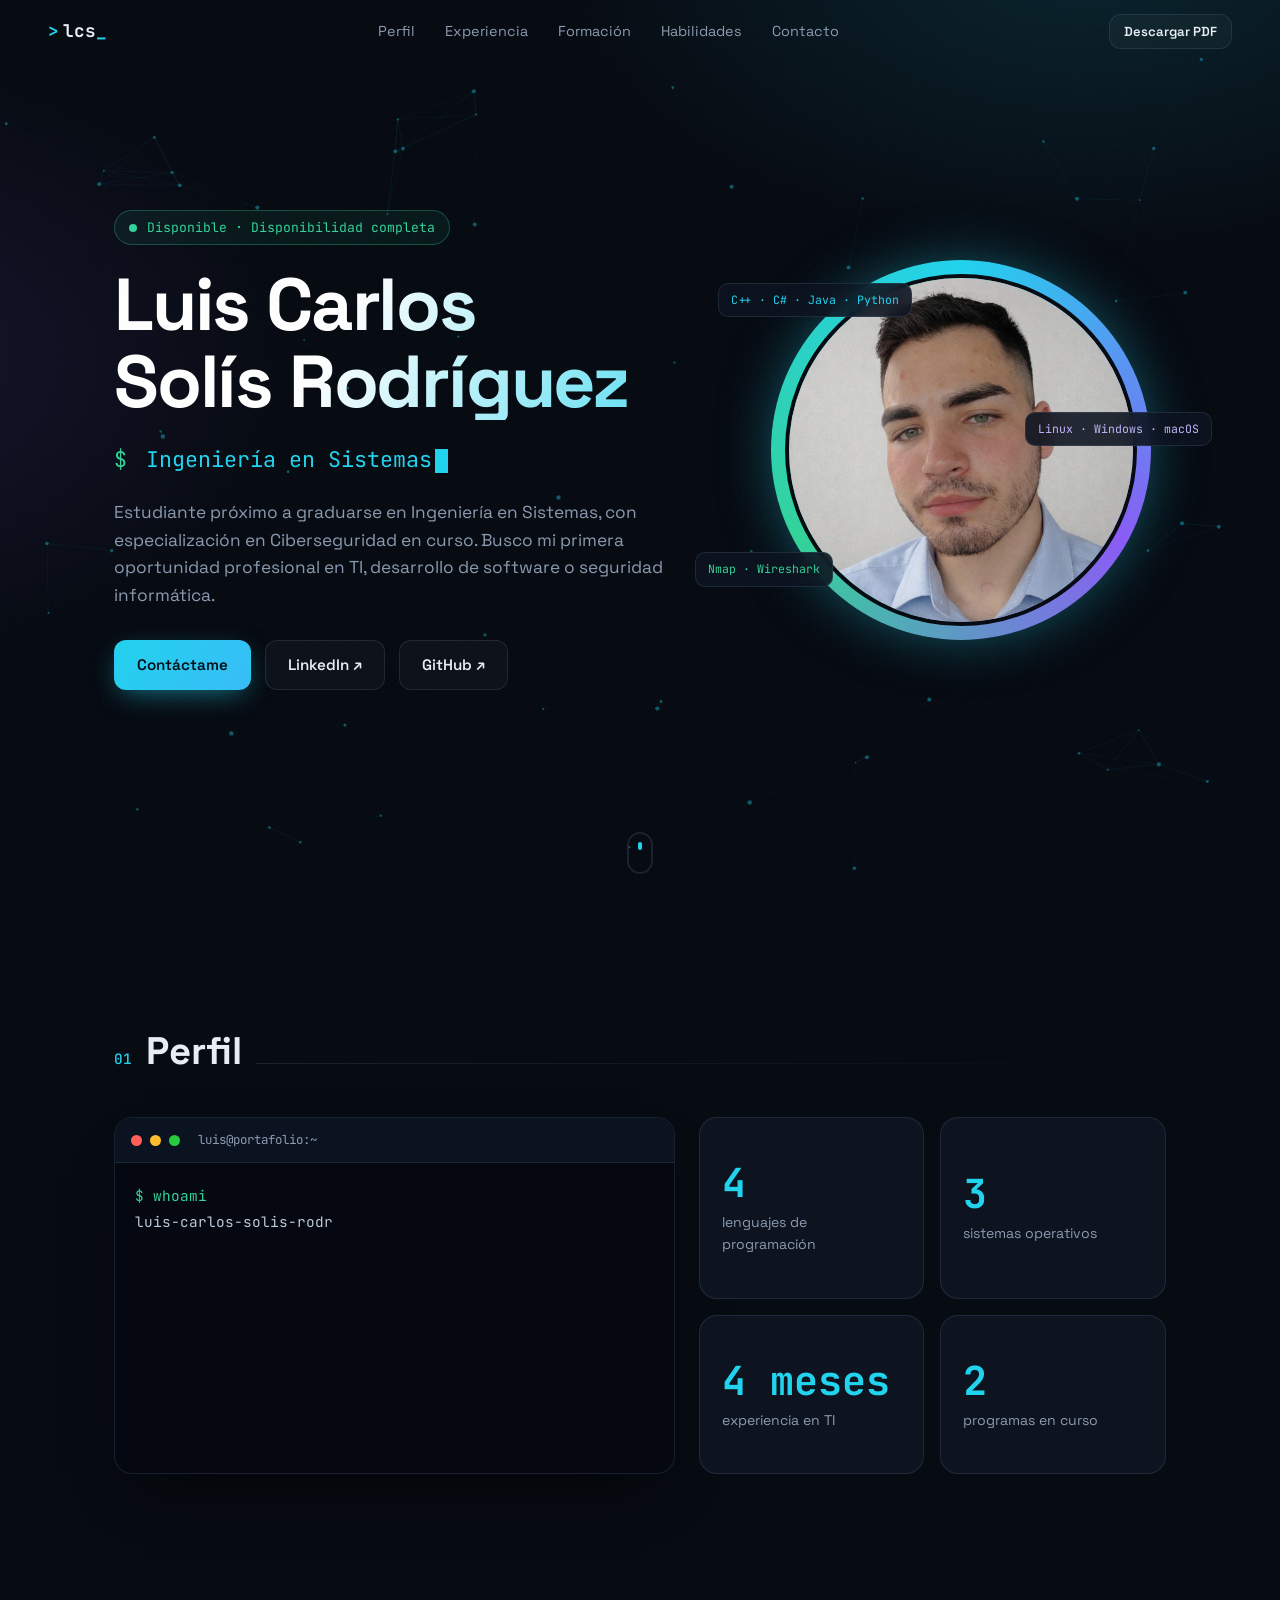
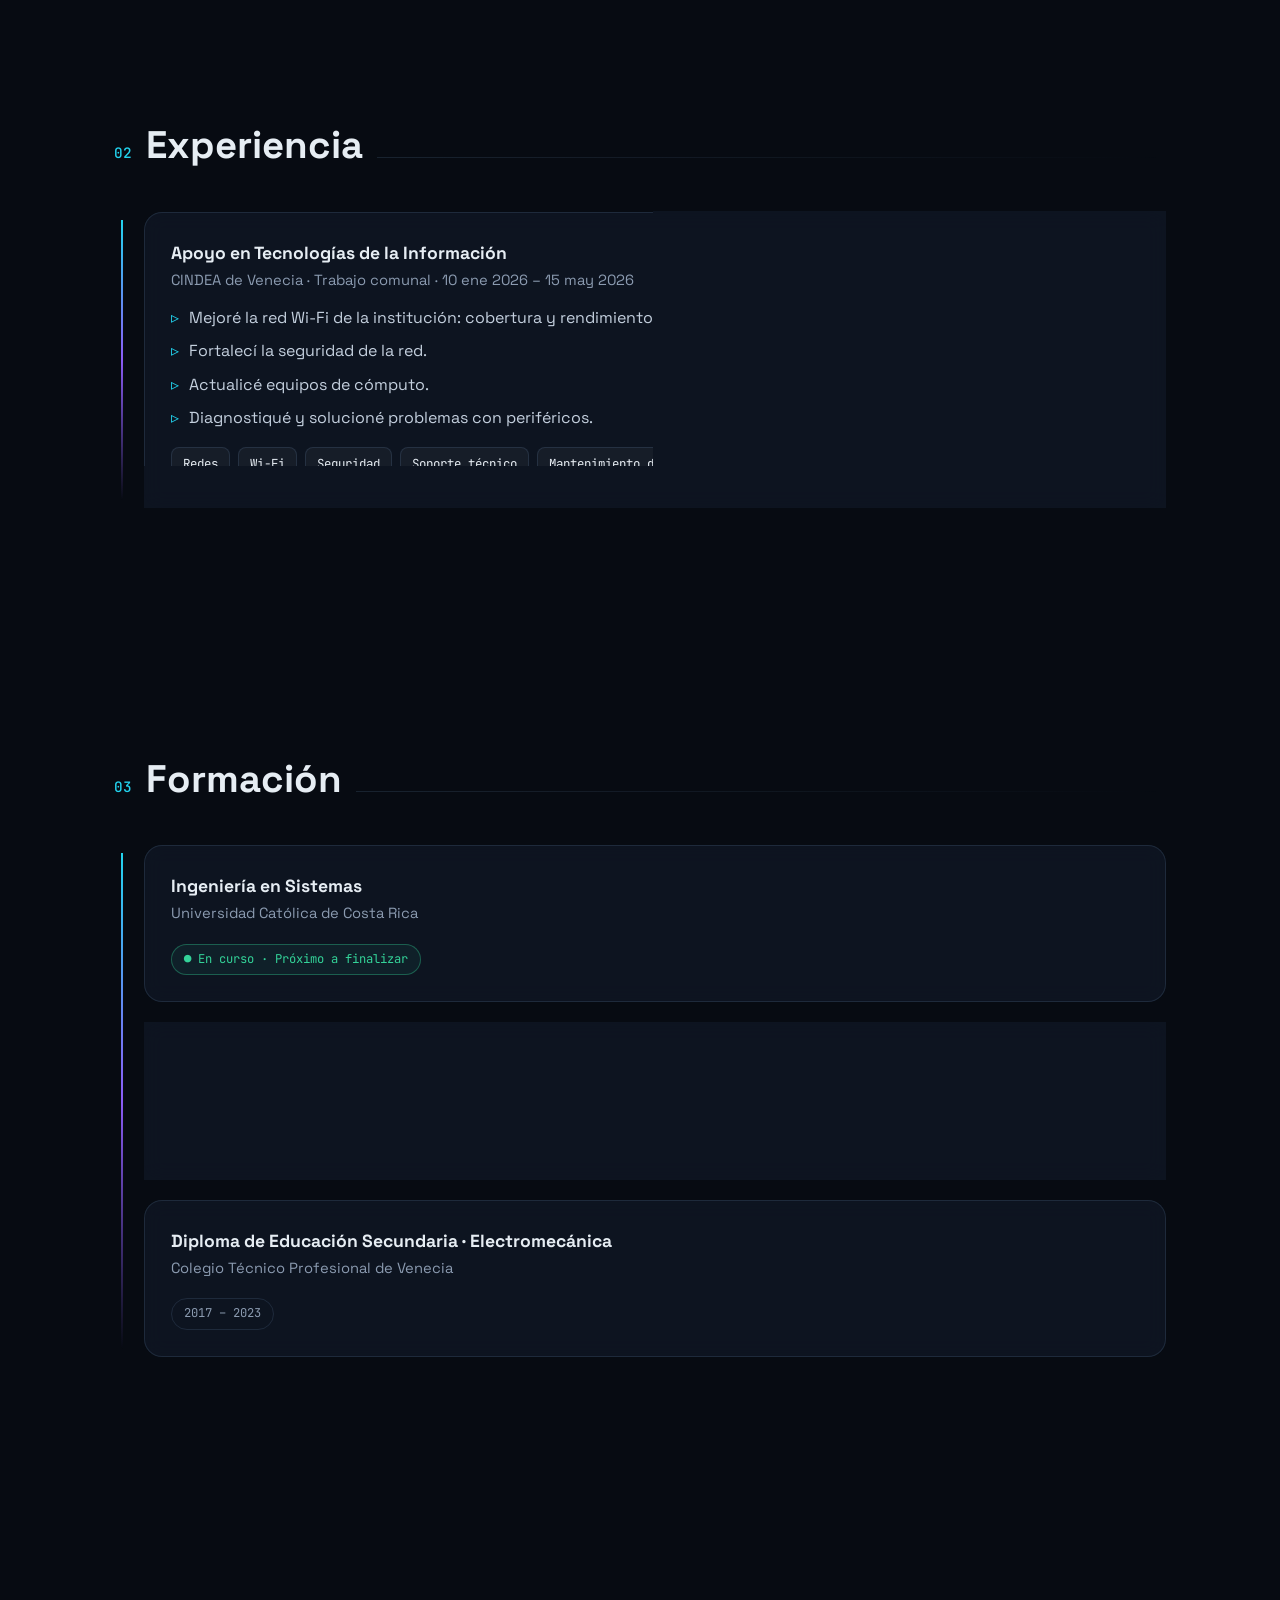
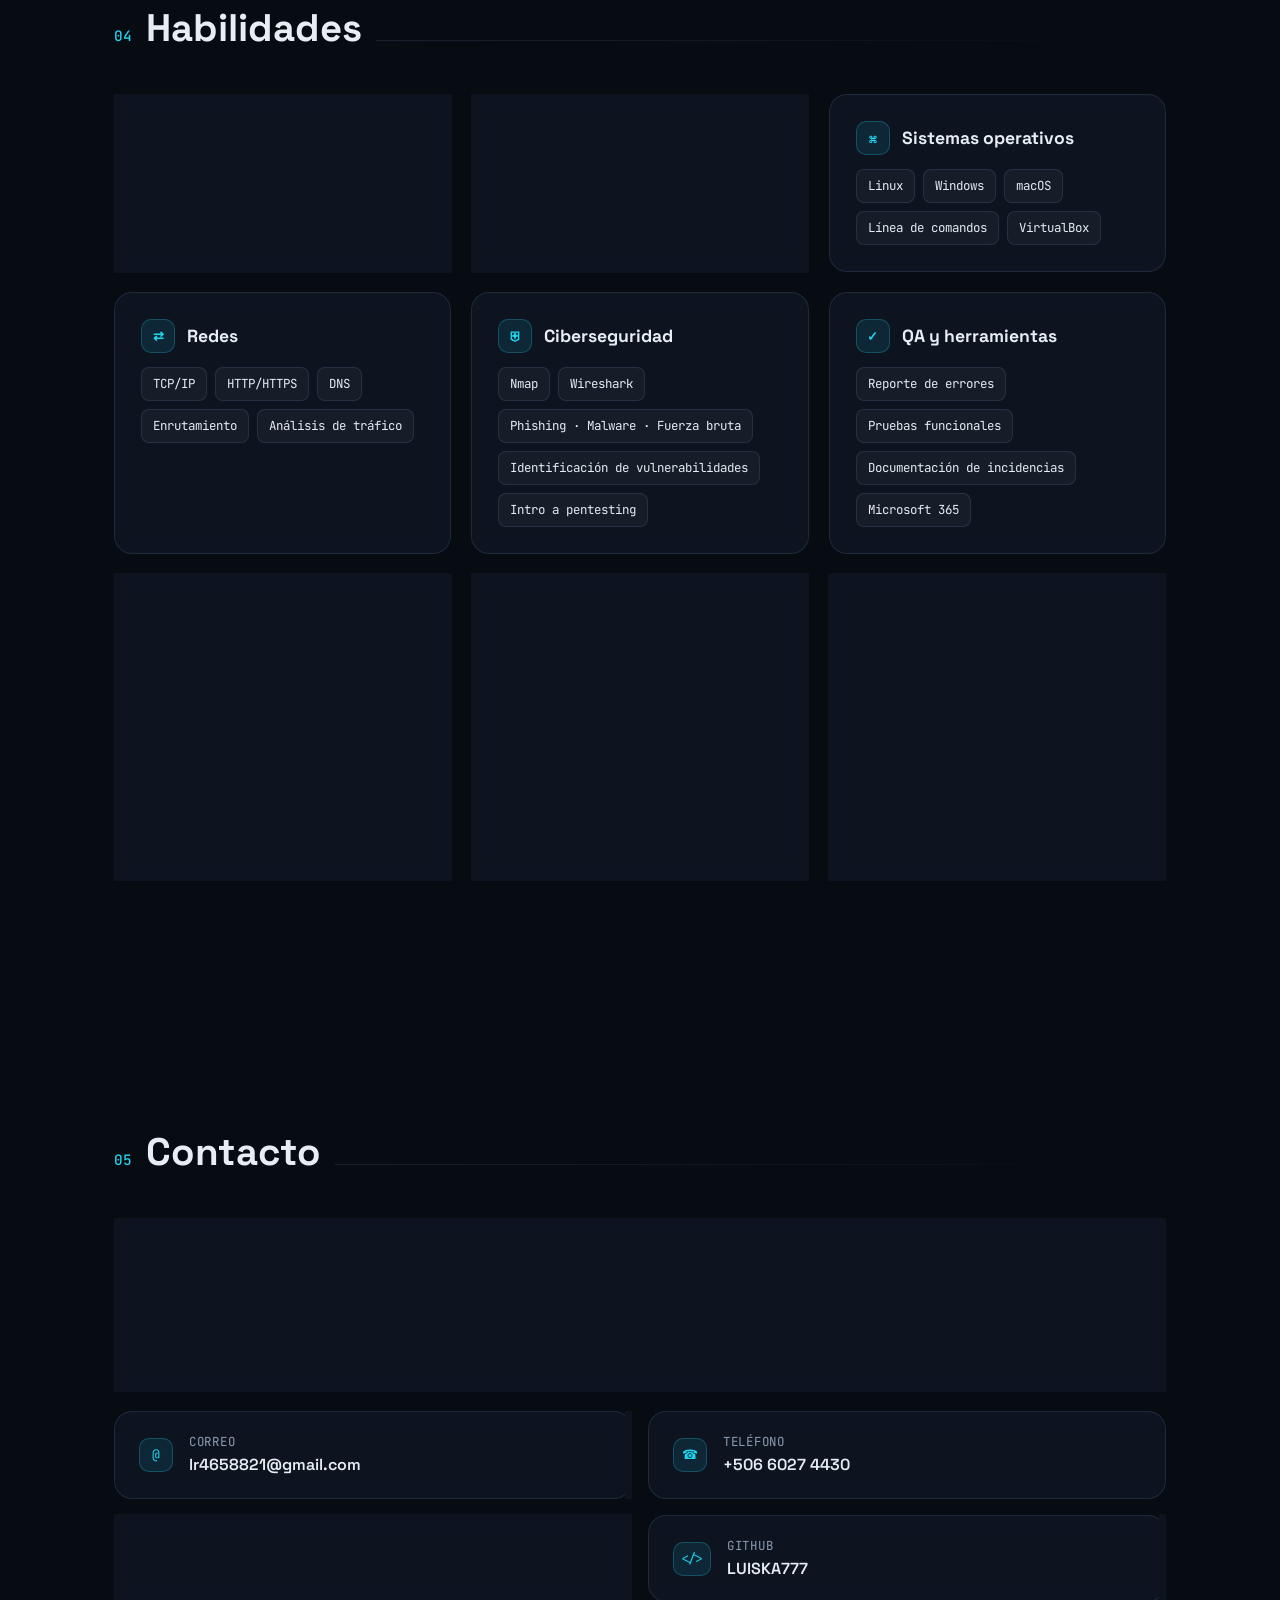
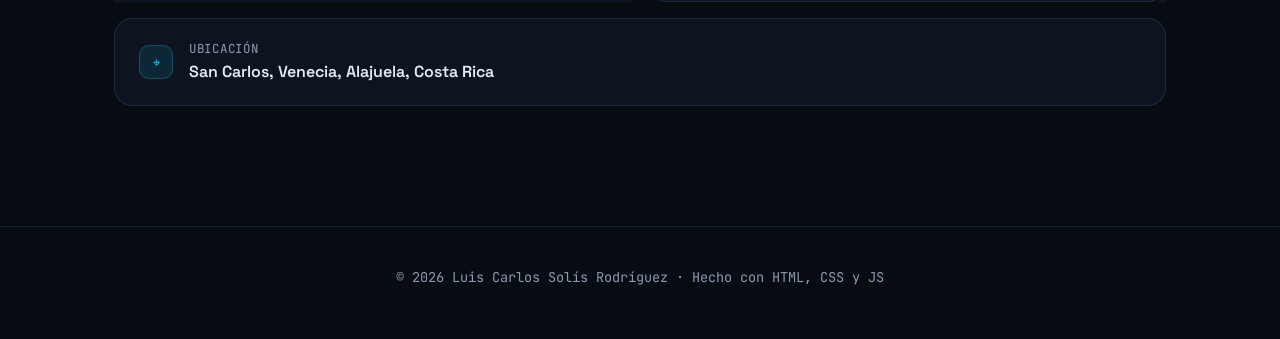
==== index.html @ 7d7c01a8 "CV web inicial" ====
<!doctype html>
<html lang="es">
<head>
  <meta charset="utf-8">
  <meta name="viewport" content="width=device-width, initial-scale=1">
  <title>Luis Carlos Solís Rodríguez | Sistemas y Ciberseguridad</title>
  <meta name="description" content="Currículum de Luis Carlos Solís Rodríguez: estudiante de Ingeniería en Sistemas con especialización en Ciberseguridad. Busca su primera oportunidad en TI, desarrollo de software o seguridad informática.">
  <meta name="theme-color" content="#070b12">
  <meta property="og:title" content="Luis Carlos Solís Rodríguez | Sistemas y Ciberseguridad">
  <meta property="og:description" content="Ingeniería en Sistemas + Ciberseguridad. Disponibilidad completa. Costa Rica.">
  <meta property="og:type" content="profile">
  <meta property="og:image" content="assets/foto.jpg">
  <link rel="icon" href="data:image/svg+xml,%3Csvg xmlns='http://www.w3.org/2000/svg' viewBox='0 0 100 100'%3E%3Crect width='100' height='100' rx='22' fill='%23070b12'/%3E%3Ctext x='50' y='66' font-size='46' text-anchor='middle' fill='%2322d3ee' font-family='monospace' font-weight='700'%3E%26gt;_%3C/text%3E%3C/svg%3E">
  <link rel="preconnect" href="https://fonts.googleapis.com">
  <link rel="preconnect" href="https://fonts.gstatic.com" crossorigin>
  <link href="https://fonts.googleapis.com/css2?family=JetBrains+Mono:wght@400;500;700&family=Space+Grotesk:wght@400;500;600;700&display=swap" rel="stylesheet">
  <link rel="stylesheet" href="style.css">
</head>
<body>
  <div class="progress" id="progress"></div>
  <canvas id="net" aria-hidden="true"></canvas>
  <div class="grain" aria-hidden="true"></div>

  <header class="nav" id="nav">
    <a class="logo" href="#inicio" aria-label="Inicio"><span>&gt;</span>lcs<span class="blink">_</span></a>
    <nav>
      <a href="#sobre-mi">Perfil</a>
      <a href="#experiencia">Experiencia</a>
      <a href="#formacion">Formación</a>
      <a href="#habilidades">Habilidades</a>
      <a href="#contacto">Contacto</a>
    </nav>
    <button class="btn btn-ghost btn-sm" id="printBtn" type="button">Descargar PDF</button>
  </header>

  <main>
    <!-- HERO -->
    <section class="hero" id="inicio">
      <div class="hero-text">
        <p class="eyebrow reveal"><span class="dot"></span> Disponible · Disponibilidad completa</p>
        <h1 class="name reveal" data-text="Luis Carlos Solís Rodríguez">Luis Carlos<br>Solís Rodríguez</h1>
        <p class="role reveal"><span class="prompt">$</span> <span id="typed"></span><span class="caret"></span></p>
        <p class="lead reveal">Estudiante próximo a graduarse en Ingeniería en Sistemas, con especialización en Ciberseguridad en curso. Busco mi primera oportunidad profesional en TI, desarrollo de software o seguridad informática.</p>
        <div class="cta reveal">
          <a class="btn btn-primary" href="#contacto">Contáctame</a>
          <a class="btn btn-ghost" href="https://www.linkedin.com/in/luis-rodr%C3%ADguez-315063367" target="_blank" rel="noopener">LinkedIn ↗</a>
          <a class="btn btn-ghost" href="https://github.com/LUISKA777" target="_blank" rel="noopener">GitHub ↗</a>
        </div>
      </div>
      <div class="hero-photo reveal">
        <div class="ring"></div>
        <img src="assets/foto.jpg" alt="Foto de Luis Carlos Solís Rodríguez" width="640" height="640" fetchpriority="high">
        <span class="chip c1">C++ · C# · Java · Python</span>
        <span class="chip c2">Nmap · Wireshark</span>
        <span class="chip c3">Linux · Windows · macOS</span>
      </div>
      <a class="scroll" href="#sobre-mi" aria-label="Bajar"><span></span></a>
    </section>

    <!-- SOBRE MI -->
    <section id="sobre-mi">
      <h2 class="title reveal"><span>01</span> Perfil</h2>
      <div class="grid-2">
        <div class="term reveal" id="term">
          <div class="term-bar"><i></i><i></i><i></i><b>luis@portafolio:~</b></div>
          <pre class="term-body" id="termBody" data-lines='[
"$ whoami",
"luis-carlos-solis-rodriguez",
"$ cat perfil.txt",
"Analítico · Perfeccionista · Aprendo rápido",
"Pasión: tecnología y ciberseguridad",
"$ cat meta.txt",
"Especializarme en ciberseguridad:",
"seguridad de sistemas, apps y redes",
"$ status",
"[OK] disponibilidad completa"
]'></pre>
        </div>
        <div class="stats">
          <div class="stat reveal"><b data-count="4">0</b><span>lenguajes de programación</span></div>
          <div class="stat reveal"><b data-count="3">0</b><span>sistemas operativos</span></div>
          <div class="stat reveal"><b data-count="4" data-suffix=" meses">0</b><span>experiencia en TI</span></div>
          <div class="stat reveal"><b data-count="2">0</b><span>programas en curso</span></div>
        </div>
      </div>
    </section>

    <!-- EXPERIENCIA -->
    <section id="experiencia">
      <h2 class="title reveal"><span>02</span> Experiencia</h2>
      <div class="timeline">
        <article class="tl-item card reveal">
          <span class="tl-dot"></span>
          <header>
            <h3>Apoyo en Tecnologías de la Información</h3>
            <p class="meta">CINDEA de Venecia · Trabajo comunal · 10 ene 2026 – 15 may 2026</p>
          </header>
          <ul>
            <li>Mejoré la red Wi-Fi de la institución: cobertura y rendimiento.</li>
            <li>Fortalecí la seguridad de la red.</li>
            <li>Actualicé equipos de cómputo.</li>
            <li>Diagnostiqué y solucioné problemas con periféricos.</li>
          </ul>
          <div class="chips" style="margin-top:16px"><span>Redes</span><span>Wi-Fi</span><span>Seguridad</span><span>Soporte técnico</span><span>Mantenimiento de equipos</span></div>
        </article>
      </div>
    </section>

    <!-- FORMACION -->
    <section id="formacion">
      <h2 class="title reveal"><span>03</span> Formación</h2>
      <div class="timeline">
        <article class="tl-item card reveal">
          <span class="tl-dot"></span>
          <header>
            <h3>Ingeniería en Sistemas</h3>
            <p class="meta">Universidad Católica de Costa Rica</p>
          </header>
          <span class="tag live">En curso · Próximo a finalizar</span>
        </article>
        <article class="tl-item card reveal">
          <span class="tl-dot"></span>
          <header>
            <h3>Especialización en Ciberseguridad</h3>
            <p class="meta">Universidad Fidélitas</p>
          </header>
          <span class="tag live">En curso</span>
        </article>
        <article class="tl-item card reveal">
          <span class="tl-dot"></span>
          <header>
            <h3>Diploma de Educación Secundaria · Electromecánica</h3>
            <p class="meta">Colegio Técnico Profesional de Venecia</p>
          </header>
          <span class="tag">2017 – 2023</span>
        </article>
      </div>
    </section>

    <!-- HABILIDADES -->
    <section id="habilidades">
      <h2 class="title reveal"><span>04</span> Habilidades</h2>
      <div class="skills">
        <div class="card reveal">
          <h3><span class="ico">{ }</span> Desarrollo de software</h3>
          <div class="chips"><span>C++</span><span>C#</span><span>Java</span><span>Python</span><span>POO</span><span>Estructuras de datos</span><span>Git</span></div>
        </div>
        <div class="card reveal">
          <h3><span class="ico">&lt;/&gt;</span> Desarrollo web y datos</h3>
          <div class="chips"><span>Desarrollo web</span><span>Bases de datos</span><span>Sistemas empresariales</span></div>
        </div>
        <div class="card reveal">
          <h3><span class="ico">⌘</span> Sistemas operativos</h3>
          <div class="chips"><span>Linux</span><span>Windows</span><span>macOS</span><span>Línea de comandos</span><span>VirtualBox</span></div>
        </div>
        <div class="card reveal">
          <h3><span class="ico">⇄</span> Redes</h3>
          <div class="chips"><span>TCP/IP</span><span>HTTP/HTTPS</span><span>DNS</span><span>Enrutamiento</span><span>Análisis de tráfico</span></div>
        </div>
        <div class="card reveal">
          <h3><span class="ico">⛨</span> Ciberseguridad</h3>
          <div class="chips"><span>Nmap</span><span>Wireshark</span><span>Phishing · Malware · Fuerza bruta</span><span>Identificación de vulnerabilidades</span><span>Intro a pentesting</span></div>
        </div>
        <div class="card reveal">
          <h3><span class="ico">✓</span> QA y herramientas</h3>
          <div class="chips"><span>Reporte de errores</span><span>Pruebas funcionales</span><span>Documentación de incidencias</span><span>Microsoft 365</span></div>
        </div>
      </div>

      <div class="grid-3">
        <div class="card reveal">
          <h3>Competencias</h3>
          <div class="chips soft"><span>Pensamiento analítico</span><span>Resolución de problemas</span><span>Atención al detalle</span><span>Atención al cliente</span><span>Innovación</span><span>Aprendizaje continuo</span></div>
        </div>
        <div class="card reveal">
          <h3>Idiomas</h3>
          <ul class="langs">
            <li><span>Español</span><i style="--w:100%"></i><em>Nativo</em></li>
            <li><span>Inglés</span><i style="--w:30%"></i><em>A2 · mejorando</em></li>
          </ul>
        </div>
        <div class="card reveal">
          <h3>Información adicional</h3>
          <ul class="plain">
            <li>Licencia de conducir</li>
            <li>Disponibilidad completa</li>
          </ul>
        </div>
      </div>
    </section>

    <!-- OBJETIVO + CONTACTO -->
    <section id="contacto">
      <h2 class="title reveal"><span>05</span> Contacto</h2>
      <div class="card goal reveal">
        <h3>Objetivo profesional</h3>
        <p>Incorporarme a una empresa del área tecnológica para obtener experiencia profesional mientras finalizo Ingeniería en Sistemas y continúo mi formación en Ciberseguridad. A mediano plazo, crecer hacia funciones de seguridad informática aportando mis conocimientos en desarrollo, sistemas y redes.</p>
      </div>
      <div class="contact-grid">
        <a class="contact card reveal" href="mailto:lr4658821@gmail.com"><span class="ico">@</span><div><small>Correo</small><b>lr4658821@gmail.com</b></div></a>
        <a class="contact card reveal" href="tel:+50660274430"><span class="ico">☎</span><div><small>Teléfono</small><b>+506 6027 4430</b></div></a>
        <a class="contact card reveal" href="https://www.linkedin.com/in/luis-rodr%C3%ADguez-315063367" target="_blank" rel="noopener"><span class="ico">in</span><div><small>LinkedIn</small><b>luis-rodríguez</b></div></a>
        <a class="contact card reveal" href="https://github.com/LUISKA777" target="_blank" rel="noopener"><span class="ico">&lt;/&gt;</span><div><small>GitHub</small><b>LUISKA777</b></div></a>
        <div class="contact card reveal"><span class="ico">⌖</span><div><small>Ubicación</small><b>San Carlos, Venecia, Alajuela, Costa Rica</b></div></div>
      </div>
    </section>
  </main>

  <footer>
    <p>© <span id="year"></span> Luis Carlos Solís Rodríguez · Hecho con HTML, CSS y JS</p>
  </footer>

  <script src="script.js"></script>
</body>
</html>
---- style.css ----
:root{
  --bg:#070b12; --bg2:#0d1420; --card:rgba(18,27,42,.62); --line:rgba(120,160,200,.16);
  --text:#e6edf3; --muted:#8b9bb0; --cyan:#22d3ee; --green:#34d399; --violet:#8b5cf6;
  --mono:'JetBrains Mono',ui-monospace,SFMono-Regular,Menlo,monospace;
  --sans:'Space Grotesk',system-ui,-apple-system,Segoe UI,sans-serif;
  --r:18px;
}
*{box-sizing:border-box;margin:0;padding:0}
html{scroll-behavior:smooth;scroll-padding-top:84px}
body{background:var(--bg);color:var(--text);font-family:var(--sans);line-height:1.6;overflow-x:hidden;-webkit-font-smoothing:antialiased}
body::before{content:"";position:fixed;inset:0;z-index:-2;
  background:radial-gradient(900px 500px at 85% -5%,rgba(34,211,238,.13),transparent 60%),
             radial-gradient(700px 500px at -10% 40%,rgba(139,92,246,.12),transparent 60%),var(--bg)}
#net{position:fixed;inset:0;width:100%;height:100%;z-index:-1;opacity:.55}
.grain{position:fixed;inset:0;z-index:50;pointer-events:none;opacity:.035;
  background-image:url("data:image/svg+xml,%3Csvg xmlns='http://www.w3.org/2000/svg' width='140' height='140'%3E%3Cfilter id='n'%3E%3CfeTurbulence baseFrequency='.9' numOctaves='2'/%3E%3C/filter%3E%3Crect width='100%25' height='100%25' filter='url(%23n)'/%3E%3C/svg%3E")}
a{color:inherit;text-decoration:none}
ul{list-style:none}
::selection{background:var(--cyan);color:#001018}

.progress{position:fixed;top:0;left:0;height:3px;width:0;z-index:100;background:linear-gradient(90deg,var(--cyan),var(--violet));box-shadow:0 0 12px var(--cyan)}

/* NAV */
.nav{position:fixed;top:0;left:0;right:0;z-index:60;display:flex;align-items:center;justify-content:space-between;gap:16px;
  padding:14px clamp(16px,4vw,48px);transition:background .3s,backdrop-filter .3s,border-color .3s;border-bottom:1px solid transparent}
.nav.scrolled{background:rgba(7,11,18,.72);backdrop-filter:blur(14px);-webkit-backdrop-filter:blur(14px);border-color:var(--line)}
.logo{font-family:var(--mono);font-weight:700;font-size:1.1rem}
.logo span:first-child{color:var(--cyan);margin-right:4px}
.blink{animation:blink 1s steps(1) infinite;color:var(--cyan)}
.nav nav{display:flex;gap:6px}
.nav nav a{font-size:.9rem;color:var(--muted);padding:6px 12px;border-radius:999px;transition:.2s}
.nav nav a:hover,.nav nav a.active{color:var(--text);background:rgba(34,211,238,.1)}

/* BUTTONS */
.btn{display:inline-flex;align-items:center;gap:8px;padding:12px 22px;border-radius:12px;font-weight:600;font-family:var(--sans);font-size:.95rem;border:1px solid transparent;cursor:pointer;transition:transform .2s,box-shadow .2s,background .2s}
.btn-sm{padding:8px 14px;font-size:.82rem}
.btn-primary{background:linear-gradient(135deg,var(--cyan),#38bdf8);color:#001018;box-shadow:0 8px 28px -8px rgba(34,211,238,.6)}
.btn-primary:hover{transform:translateY(-2px);box-shadow:0 14px 34px -8px rgba(34,211,238,.75)}
.btn-ghost{background:rgba(255,255,255,.03);color:var(--text);border-color:var(--line)}
.btn-ghost:hover{border-color:var(--cyan);background:rgba(34,211,238,.08);transform:translateY(-2px)}

/* LAYOUT */
section{padding:clamp(70px,10vw,120px) clamp(18px,5vw,64px);max-width:1180px;margin:0 auto}
.title{font-size:clamp(1.7rem,3.4vw,2.4rem);font-weight:700;margin-bottom:36px;display:flex;align-items:baseline;gap:14px}
.title span{font-family:var(--mono);font-size:.9rem;color:var(--cyan);font-weight:500}
.title::after{content:"";flex:1;height:1px;background:linear-gradient(90deg,var(--line),transparent)}
.grid-2{display:grid;grid-template-columns:1.2fr 1fr;gap:24px}
.grid-3{display:grid;grid-template-columns:repeat(3,1fr);gap:20px;margin-top:20px}

/* HERO */
.hero{min-height:100svh;display:grid;grid-template-columns:1.25fr .85fr;align-items:center;gap:40px;position:relative;padding-top:120px}
.eyebrow{font-family:var(--mono);font-size:.82rem;color:var(--green);display:inline-flex;align-items:center;gap:10px;padding:6px 14px;border:1px solid rgba(52,211,153,.3);border-radius:999px;background:rgba(52,211,153,.07);margin-bottom:22px}
.dot{width:8px;height:8px;border-radius:50%;background:var(--green);box-shadow:0 0 0 0 rgba(52,211,153,.7);animation:pulse 2s infinite}
.name{font-size:clamp(2.4rem,6.4vw,4.6rem);line-height:1.04;font-weight:700;letter-spacing:-.03em;
  background:linear-gradient(120deg,#fff 20%,var(--cyan) 60%,var(--violet));-webkit-background-clip:text;background-clip:text;color:transparent;background-size:200% auto;animation:shine 7s linear infinite}
.role{font-family:var(--mono);font-size:clamp(1rem,2.2vw,1.35rem);margin:22px 0 18px;color:var(--cyan);min-height:1.8em}
.prompt{color:var(--green);margin-right:6px}
.caret{display:inline-block;width:.6em;height:1.1em;background:var(--cyan);vertical-align:text-bottom;margin-left:3px;animation:blink 1s steps(1) infinite}
.lead{color:var(--muted);font-size:1.08rem;max-width:56ch}
.cta{display:flex;gap:14px;flex-wrap:wrap;margin-top:30px}

.hero-photo{position:relative;justify-self:center;width:min(380px,80vw);aspect-ratio:1}
.hero-photo img{position:absolute;inset:14px;width:calc(100% - 28px);height:calc(100% - 28px);object-fit:cover;object-position:50% 20%;border-radius:50%;border:4px solid var(--bg);z-index:1}
.ring{position:absolute;inset:0;border-radius:50%;background:conic-gradient(from 0deg,var(--cyan),var(--violet),var(--green),var(--cyan));animation:spin 8s linear infinite;filter:blur(.5px);box-shadow:0 0 60px -10px rgba(34,211,238,.5)}
.chip{position:absolute;z-index:2;font-family:var(--mono);font-size:.72rem;padding:7px 12px;border-radius:10px;background:rgba(13,20,32,.88);border:1px solid var(--line);backdrop-filter:blur(8px);white-space:nowrap;animation:float 6s ease-in-out infinite}
.c1{top:6%;left:-14%;color:var(--cyan)}
.c2{bottom:14%;left:-20%;color:var(--green);animation-delay:-2s}
.c3{top:40%;right:-16%;color:#c4b5fd;animation-delay:-4s}
.scroll{position:absolute;bottom:26px;left:50%;transform:translateX(-50%);width:26px;height:42px;border:2px solid var(--line);border-radius:14px}
.scroll span{position:absolute;top:8px;left:50%;width:4px;height:8px;margin-left:-2px;border-radius:2px;background:var(--cyan);animation:wheel 1.8s infinite}

/* CARDS */
.card{position:relative;background:var(--card);border:1px solid var(--line);border-radius:var(--r);padding:26px;backdrop-filter:blur(10px);-webkit-backdrop-filter:blur(10px);overflow:hidden;transition:border-color .3s,transform .3s}
.card::before{content:"";position:absolute;inset:0;background:radial-gradient(380px circle at var(--mx,50%) var(--my,0%),rgba(34,211,238,.13),transparent 45%);opacity:0;transition:opacity .3s;pointer-events:none}
.card:hover{border-color:rgba(34,211,238,.4);transform:translateY(-3px)}
.card:hover::before{opacity:1}
.card h3{font-size:1.1rem;margin-bottom:14px}
.meta{color:var(--muted);font-size:.92rem}

/* TERMINAL */
.term{background:#050810;border:1px solid var(--line);border-radius:var(--r);overflow:hidden;box-shadow:0 30px 60px -30px rgba(0,0,0,.8)}
.term-bar{display:flex;align-items:center;gap:8px;padding:12px 16px;background:#0b1220;border-bottom:1px solid var(--line)}
.term-bar i{width:11px;height:11px;border-radius:50%;background:#ff5f56}
.term-bar i:nth-child(2){background:#ffbd2e}
.term-bar i:nth-child(3){background:#27c93f}
.term-bar b{font-family:var(--mono);font-weight:400;font-size:.78rem;color:var(--muted);margin-left:10px}
.term-body{font-family:var(--mono);font-size:.9rem;line-height:1.8;padding:20px;min-height:310px;white-space:pre-wrap;color:#b9c7d8}
.term-body .cmd{color:var(--green)}
.term-body .ok{color:var(--cyan)}

.stats{display:grid;grid-template-columns:1fr 1fr;gap:16px}
.stat{background:var(--card);border:1px solid var(--line);border-radius:var(--r);padding:22px;display:flex;flex-direction:column;justify-content:center;transition:.3s}
.stat:hover{border-color:rgba(34,211,238,.4);transform:translateY(-3px)}
.stat b{font-family:var(--mono);font-size:clamp(1.8rem,3.4vw,2.5rem);color:var(--cyan);line-height:1.1}
.stat span{color:var(--muted);font-size:.88rem;margin-top:6px}

/* TIMELINE */
.timeline{position:relative;padding-left:30px;display:grid;gap:20px}
.timeline::before{content:"";position:absolute;left:7px;top:8px;bottom:8px;width:2px;background:linear-gradient(var(--cyan),var(--violet),transparent)}
.tl-dot{position:absolute;left:-29px;top:30px;width:16px;height:16px;border-radius:50%;background:var(--bg);border:3px solid var(--cyan);box-shadow:0 0 14px var(--cyan)}
.tl-item ul{margin-top:12px;display:grid;gap:8px}
.tl-item li{position:relative;padding-left:18px;color:#c4d0de}
.tl-item li::before{content:"▹";position:absolute;left:0;color:var(--cyan)}
.tl-item header{margin-bottom:6px}
.tl-item h3{margin-bottom:2px}
.tag{display:inline-block;margin-top:12px;font-family:var(--mono);font-size:.76rem;padding:5px 12px;border-radius:999px;border:1px solid var(--line);color:var(--muted)}
.tag.live{color:var(--green);border-color:rgba(52,211,153,.35);background:rgba(52,211,153,.07)}
.tag.live::before{content:"● ";animation:blink 1.4s steps(1) infinite}

/* SKILLS */
.skills{display:grid;grid-template-columns:repeat(3,1fr);gap:20px}
.skills h3{display:flex;align-items:center;gap:12px}
.ico{display:inline-grid;place-items:center;min-width:34px;height:34px;padding:0 6px;border-radius:10px;font-family:var(--mono);font-size:.82rem;color:var(--cyan);background:rgba(34,211,238,.1);border:1px solid rgba(34,211,238,.25)}
.chips{display:flex;flex-wrap:wrap;gap:8px}
.chips span{font-family:var(--mono);font-size:.78rem;padding:6px 11px;border-radius:8px;background:rgba(255,255,255,.04);border:1px solid var(--line);transition:.2s;cursor:default}
.chips span:hover{color:#001018;background:var(--cyan);border-color:var(--cyan);transform:translateY(-2px)}
.chips.soft span{font-family:var(--sans);font-size:.85rem}
.langs{display:grid;gap:16px}
.langs li{display:grid;grid-template-columns:1fr auto;gap:6px 10px;font-size:.95rem}
.langs i{grid-column:1/-1;height:6px;border-radius:6px;background:rgba(255,255,255,.07);position:relative;overflow:hidden}
.langs i::after{content:"";position:absolute;inset:0;width:0;background:linear-gradient(90deg,var(--cyan),var(--violet));border-radius:6px;transition:width 1.4s cubic-bezier(.2,.8,.2,1) .3s}
.in .langs i::after,.langs.in i::after{width:var(--w)}
.langs em{font-style:normal;font-family:var(--mono);font-size:.8rem;color:var(--cyan)}
.plain{display:grid;gap:10px}
.plain li::before{content:"✓ ";color:var(--green)}

/* CONTACT */
.goal{margin-bottom:20px}
.goal p{color:#c4d0de;max-width:80ch}
.contact-grid{display:grid;grid-template-columns:repeat(2,1fr);gap:16px}
.contact-grid .contact:last-child{grid-column:1/-1}
.contact{display:flex;align-items:center;gap:16px;padding:20px 24px}
.contact small{display:block;color:var(--muted);font-size:.78rem;font-family:var(--mono);text-transform:uppercase;letter-spacing:.06em}
.contact b{font-weight:600;word-break:break-word}
footer{text-align:center;color:var(--muted);font-size:.85rem;padding:40px 20px 50px;border-top:1px solid var(--line);font-family:var(--mono)}

/* REVEAL */
.reveal{opacity:0;transform:translateY(26px);transition:opacity .8s cubic-bezier(.2,.7,.2,1),transform .8s cubic-bezier(.2,.7,.2,1)}
.reveal.in{opacity:1;transform:none}
.hero .reveal:nth-child(2){transition-delay:.08s}.hero .reveal:nth-child(3){transition-delay:.16s}
.hero .reveal:nth-child(4){transition-delay:.24s}.hero .reveal:nth-child(5){transition-delay:.32s}

/* KEYFRAMES */
@keyframes blink{50%{opacity:0}}
@keyframes spin{to{transform:rotate(360deg)}}
@keyframes shine{to{background-position:200% center}}
@keyframes float{50%{transform:translateY(-10px)}}
@keyframes pulse{70%{box-shadow:0 0 0 10px rgba(52,211,153,0)}100%{box-shadow:0 0 0 0 rgba(52,211,153,0)}}
@keyframes wheel{0%{opacity:0;transform:translateY(0)}30%{opacity:1}100%{opacity:0;transform:translateY(16px)}}

/* RESPONSIVE */
@media(max-width:900px){
  .nav nav{display:none}
  .hero{grid-template-columns:1fr;text-align:left;padding-top:110px;gap:50px}
  .hero-photo{order:-1;width:min(260px,70vw);justify-self:start;margin-left:14px}
  .c1{left:-6%}.c2{left:-10%}.c3{right:-18%}
  .grid-2,.grid-3,.skills{grid-template-columns:1fr}
  .contact-grid{grid-template-columns:1fr}
  .scroll{display:none}
}
@media(max-width:480px){.chip{font-size:.62rem}.c3{display:none}}

/* ACCESIBILIDAD */
@media(prefers-reduced-motion:reduce){
  *,*::before,*::after{animation:none!important;transition:none!important}
  .reveal{opacity:1;transform:none}
  html{scroll-behavior:auto}
}

/* IMPRESION / PDF */
@media print{
  @page{margin:14mm}
  body{background:#fff;color:#111}
  body::before,#net,.grain,.progress,.nav,.scroll,.cta,.ring,.chip,.blink,.caret,.term,.stats,footer{display:none!important}
  section{padding:14px 0;max-width:none;page-break-inside:avoid}
  .reveal{opacity:1!important;transform:none!important}
  .hero{min-height:0;display:block;padding-top:0}
  .hero-photo{width:110px;float:right;margin:0 0 10px 16px}
  .hero-photo img{position:static;width:110px;height:110px;border:none}
  .name{background:none;color:#0b2540;-webkit-text-fill-color:#0b2540;font-size:30px;animation:none}
  .role{color:#0b5c75;min-height:0}
  .lead,.meta,.tl-item li,.goal p,.contact small{color:#333}
  .card{background:#fff;border:1px solid #ccc;backdrop-filter:none;page-break-inside:avoid;padding:12px}
  .title{margin-bottom:12px;font-size:20px;color:#0b2540}
  .title::after{background:#ccc}
  .chips span{border-color:#bbb;background:#f4f6f8;color:#111}
  .langs i::after{width:var(--w);background:#0b5c75}
  .tag,.tag.live{color:#0b5c75;border-color:#999;background:#fff}
  .eyebrow{display:none}
  .contact-grid{grid-template-columns:1fr 1fr}
}
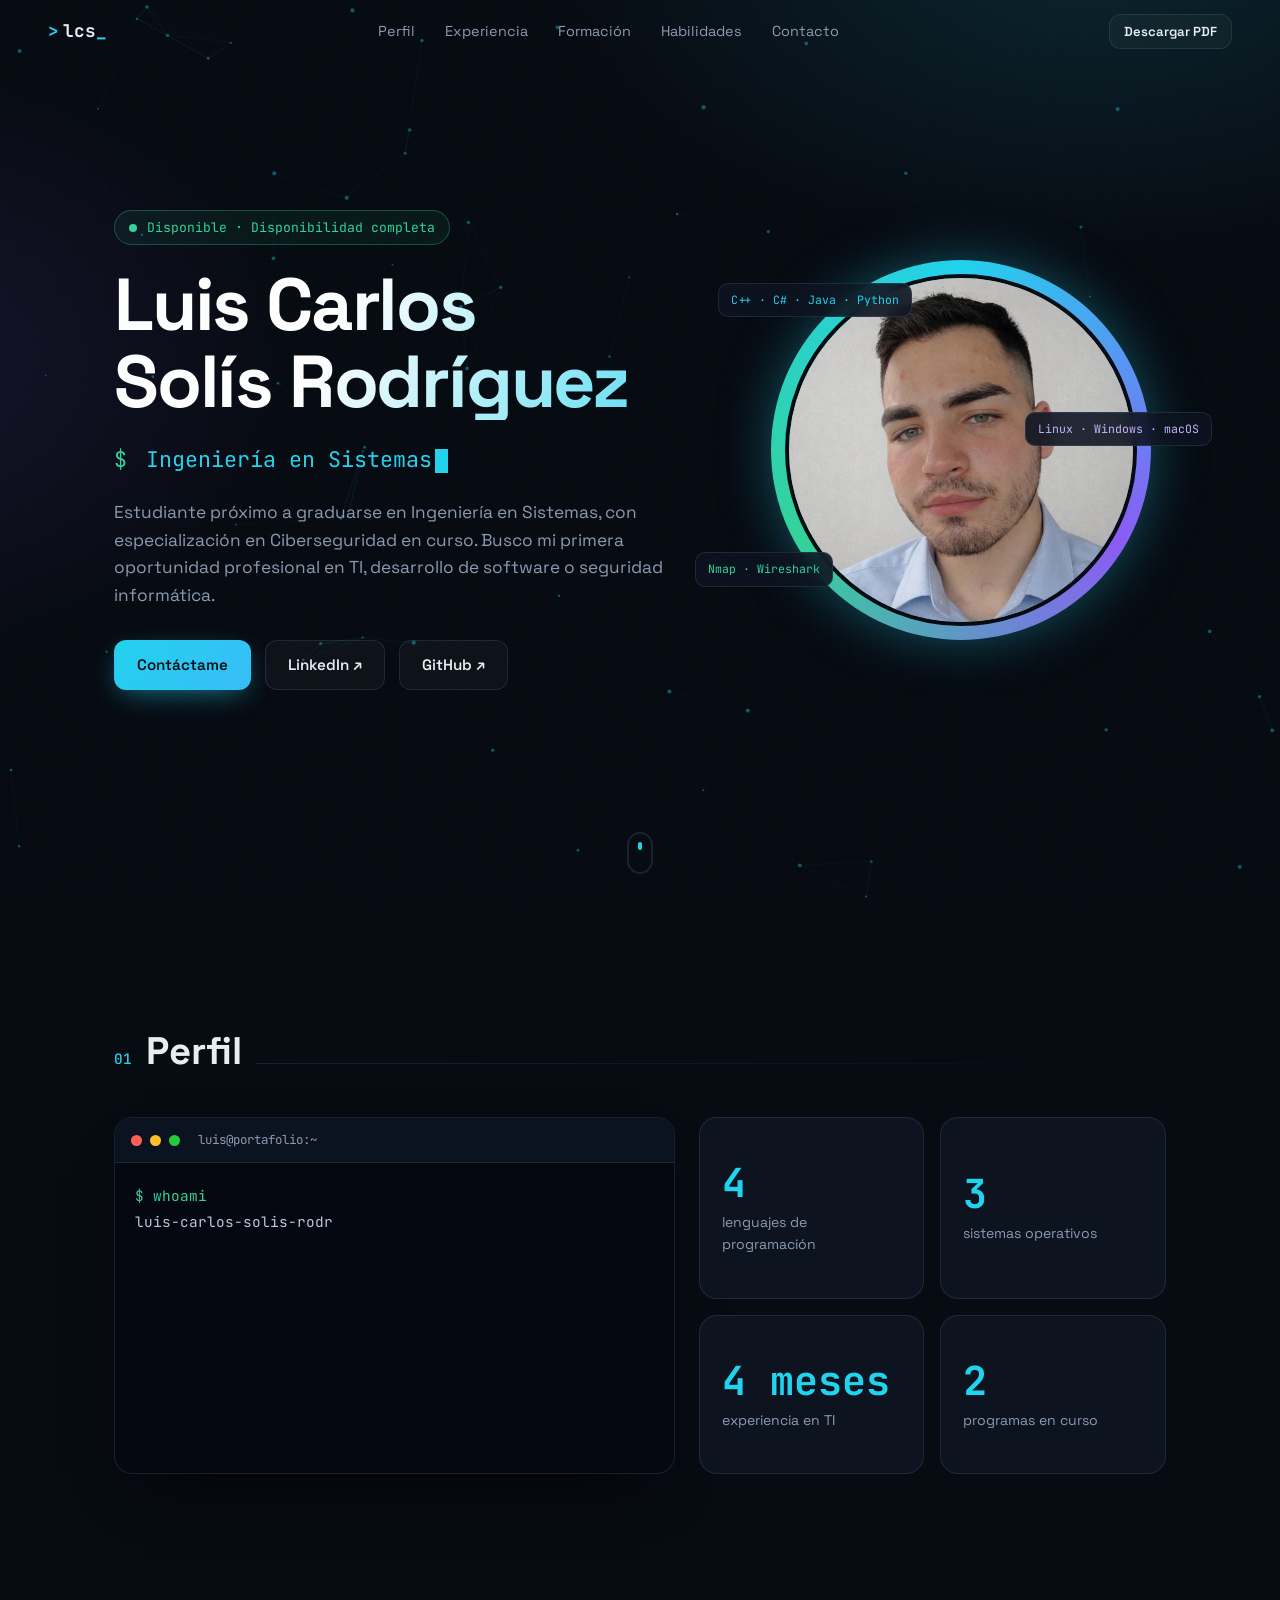
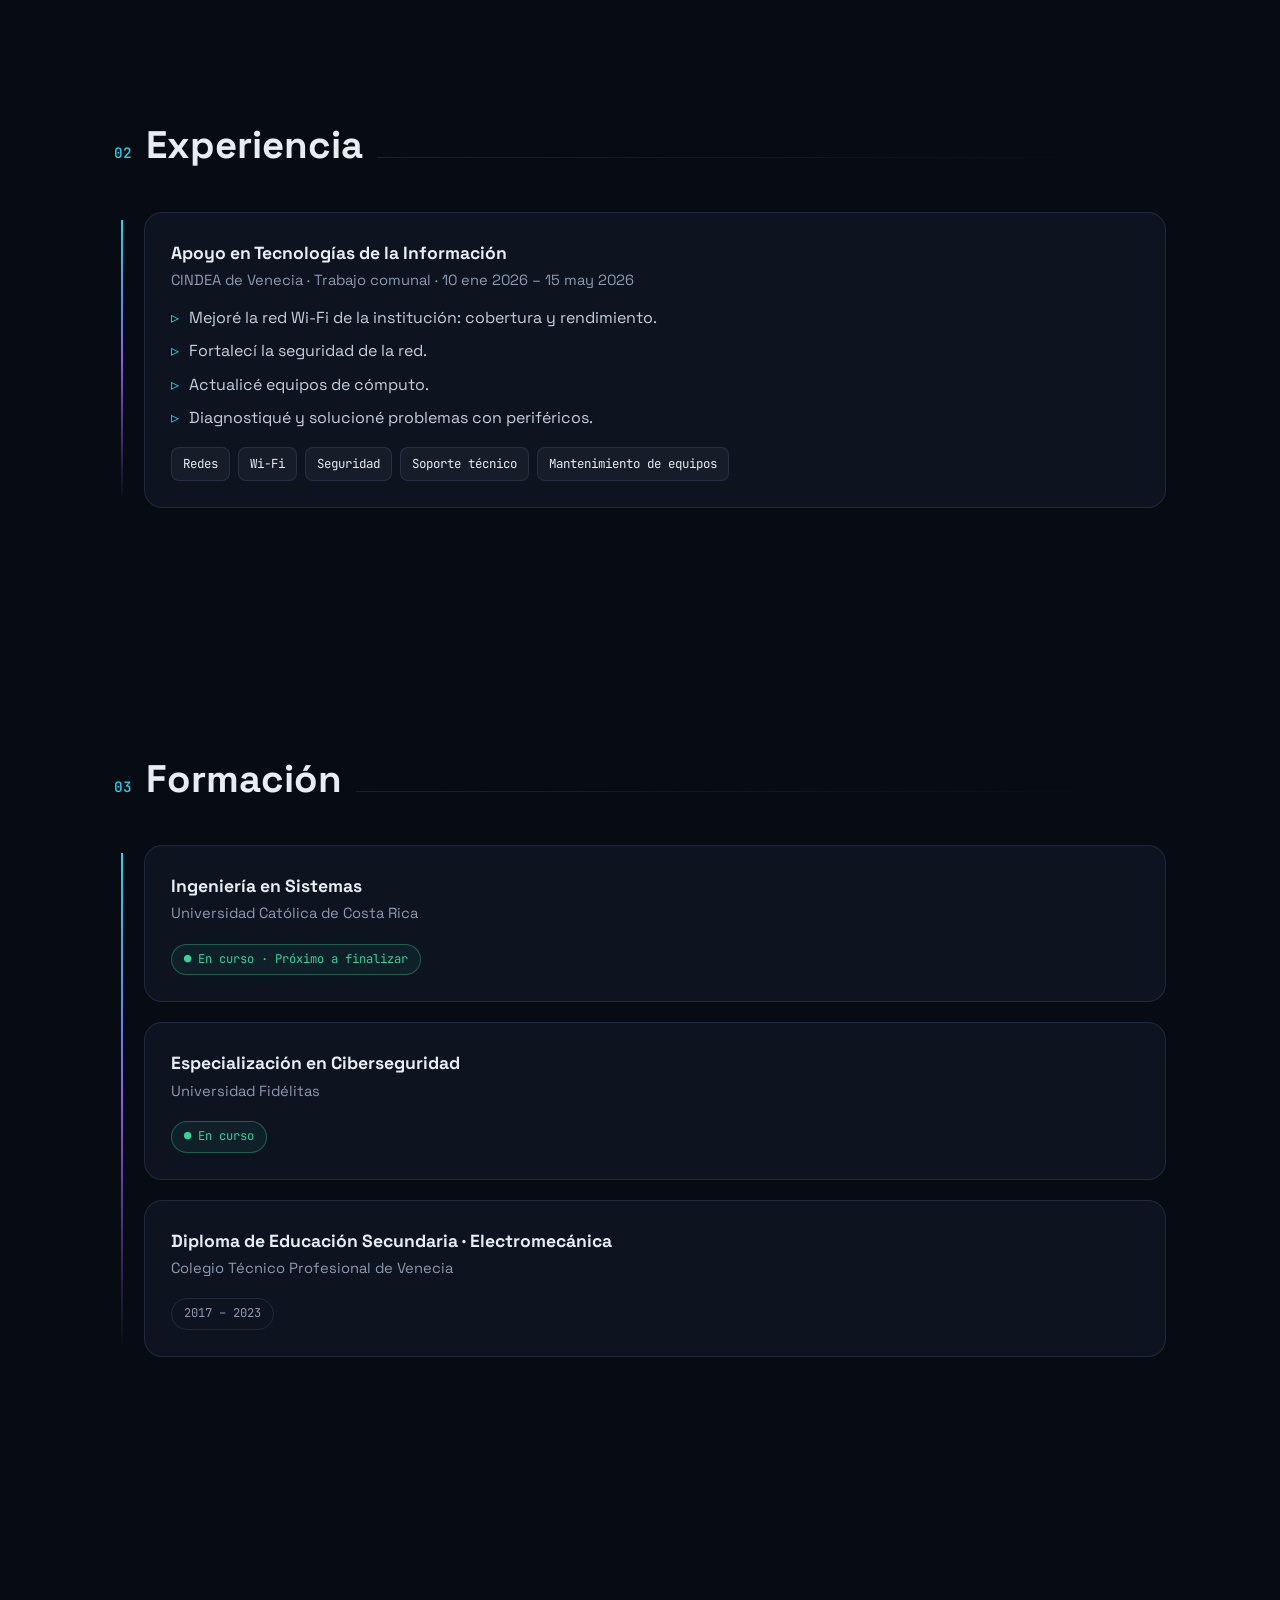
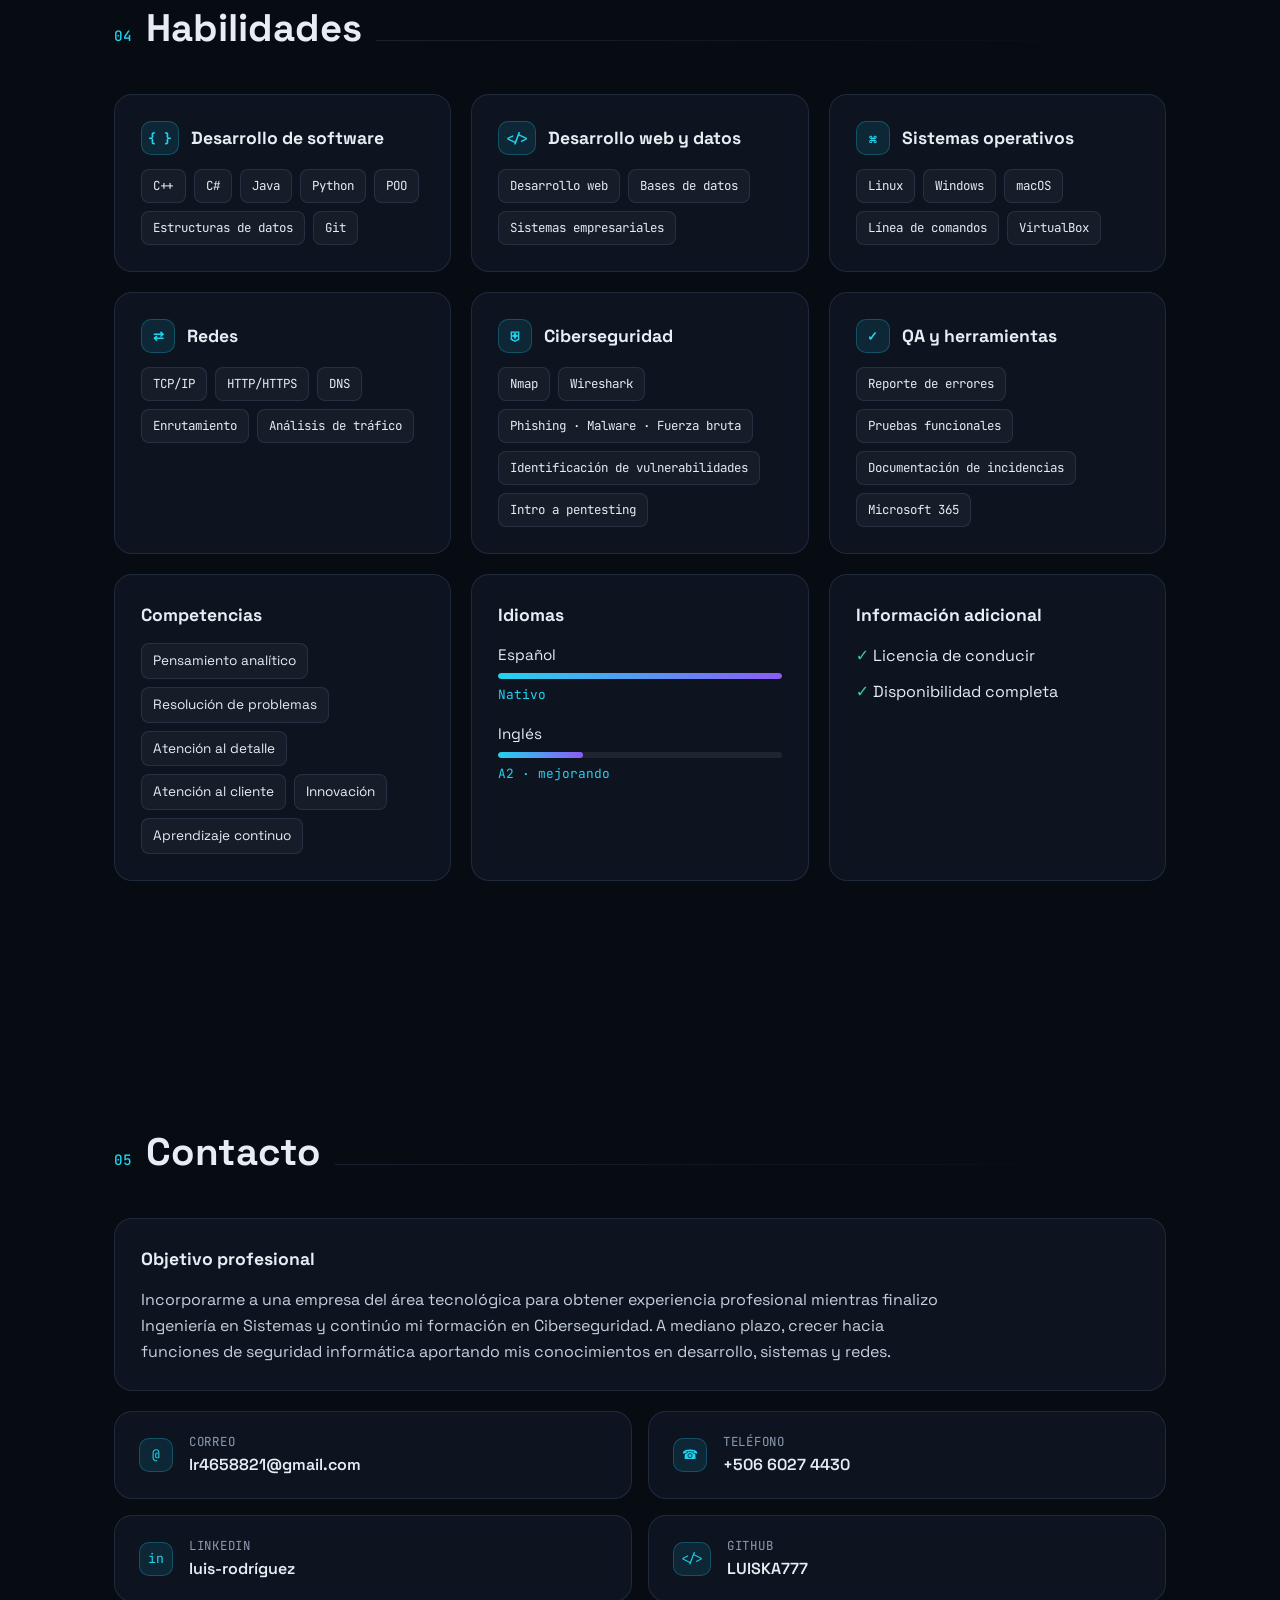
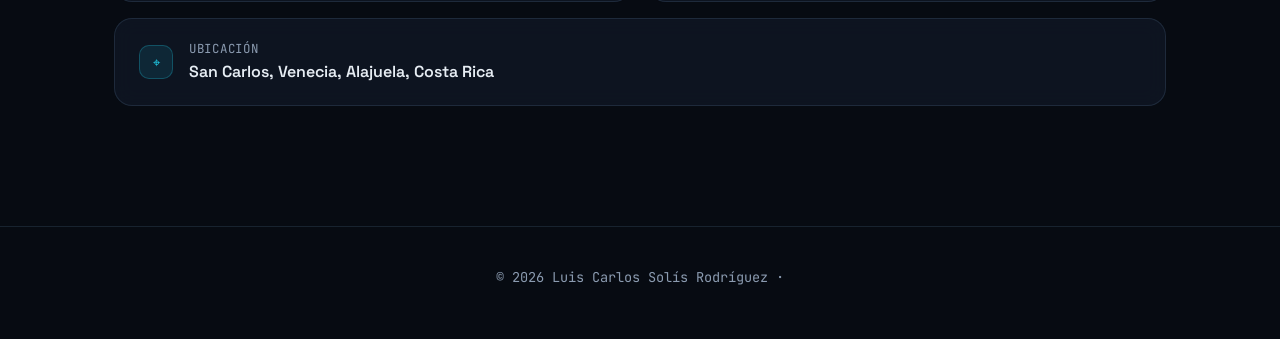
==== commit 4599b38d: "Quitar hecho con HTML...." ====
--- a/index.html
+++ b/index.html
@@ -207,7 +207,7 @@
   </main>
 
   <footer>
-    <p>© <span id="year"></span> Luis Carlos Solís Rodríguez · Hecho con HTML, CSS y JS</p>
+    <p>© <span id="year"></span> Luis Carlos Solís Rodríguez · </p>
   </footer>
 
   <script src="script.js"></script>
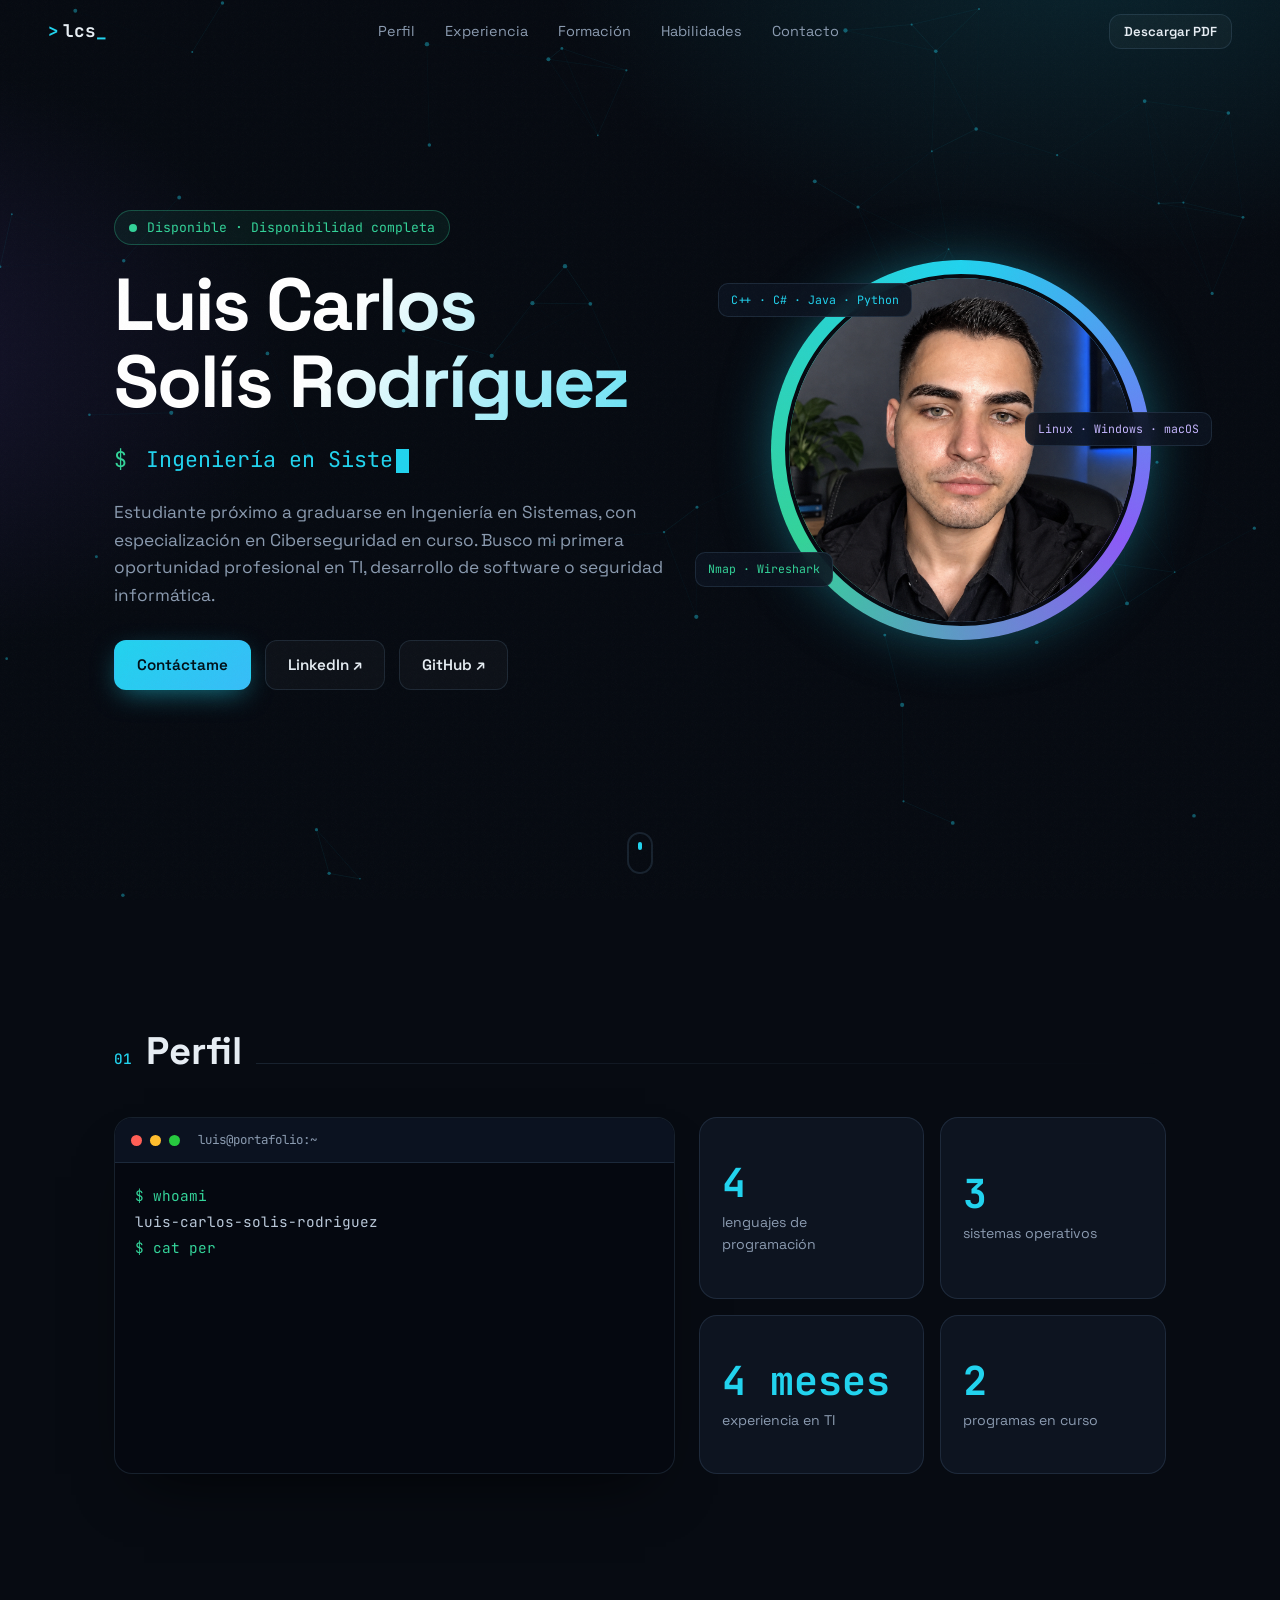
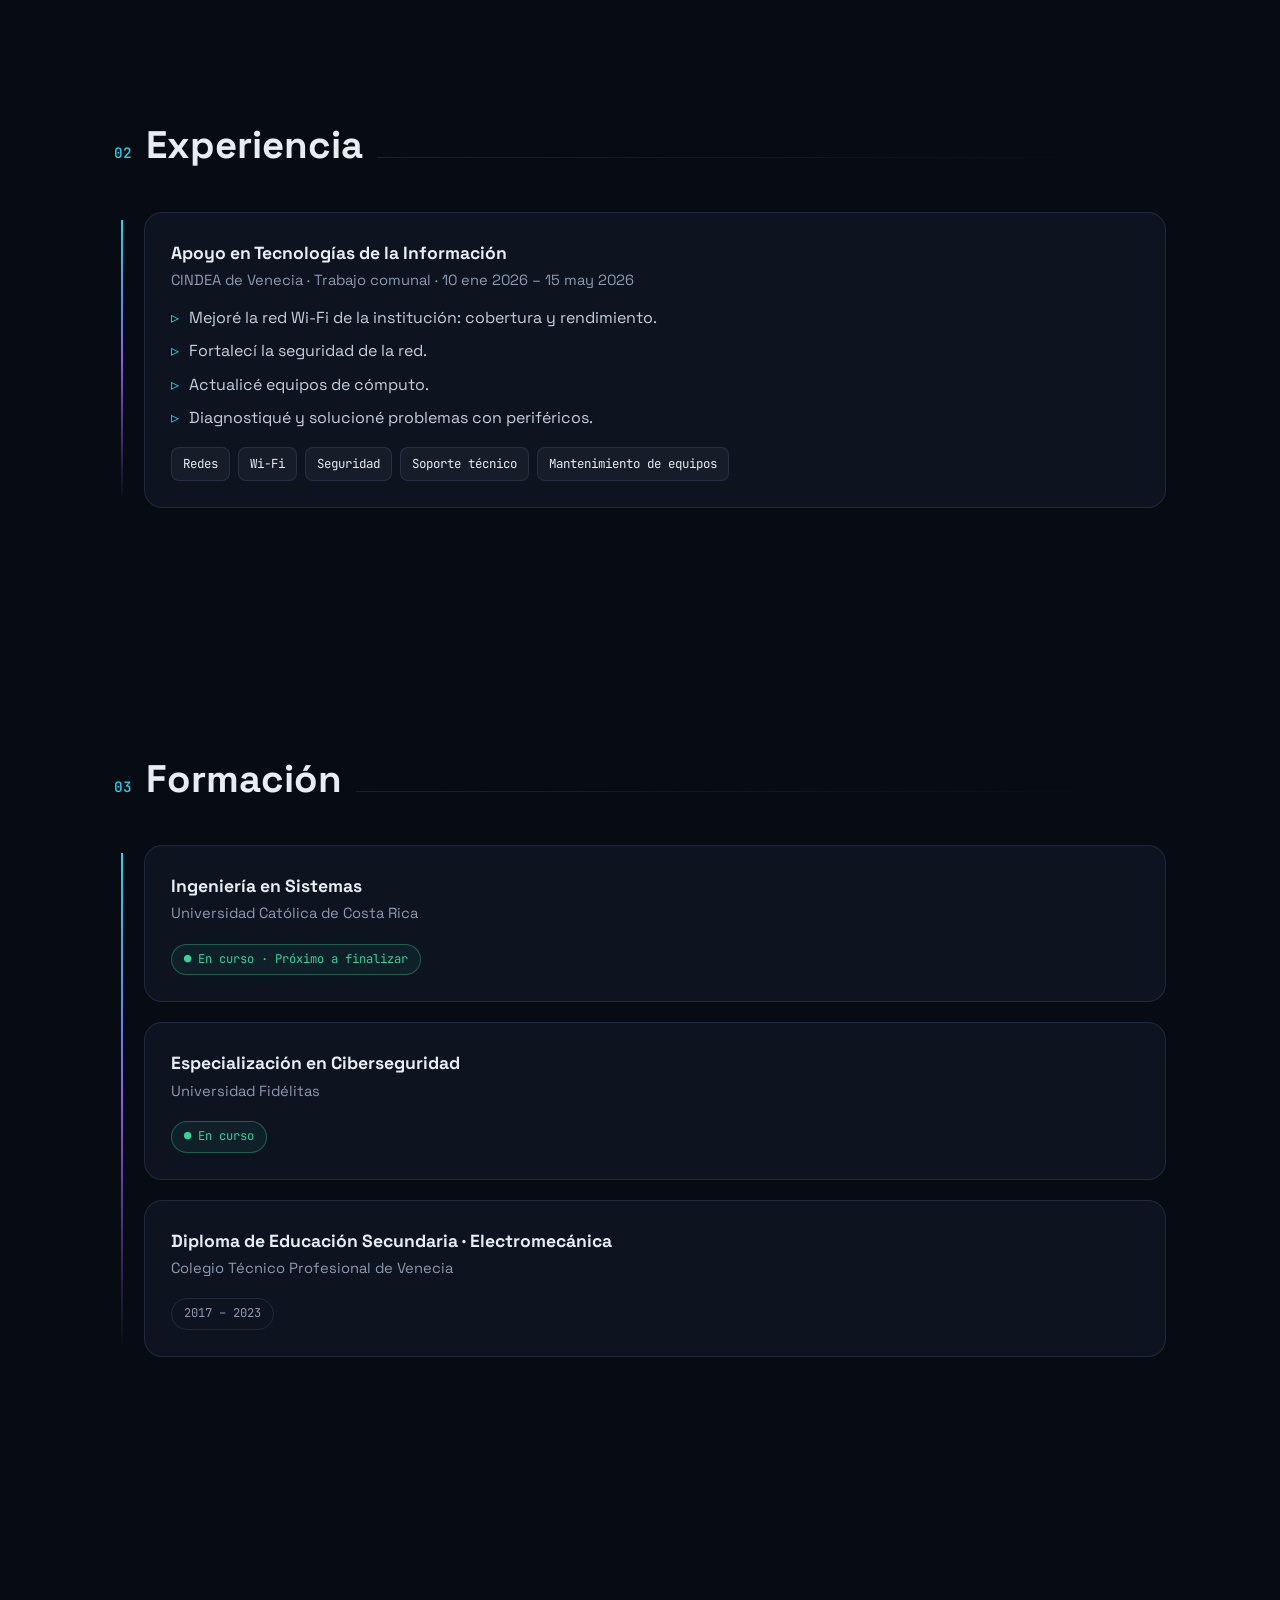
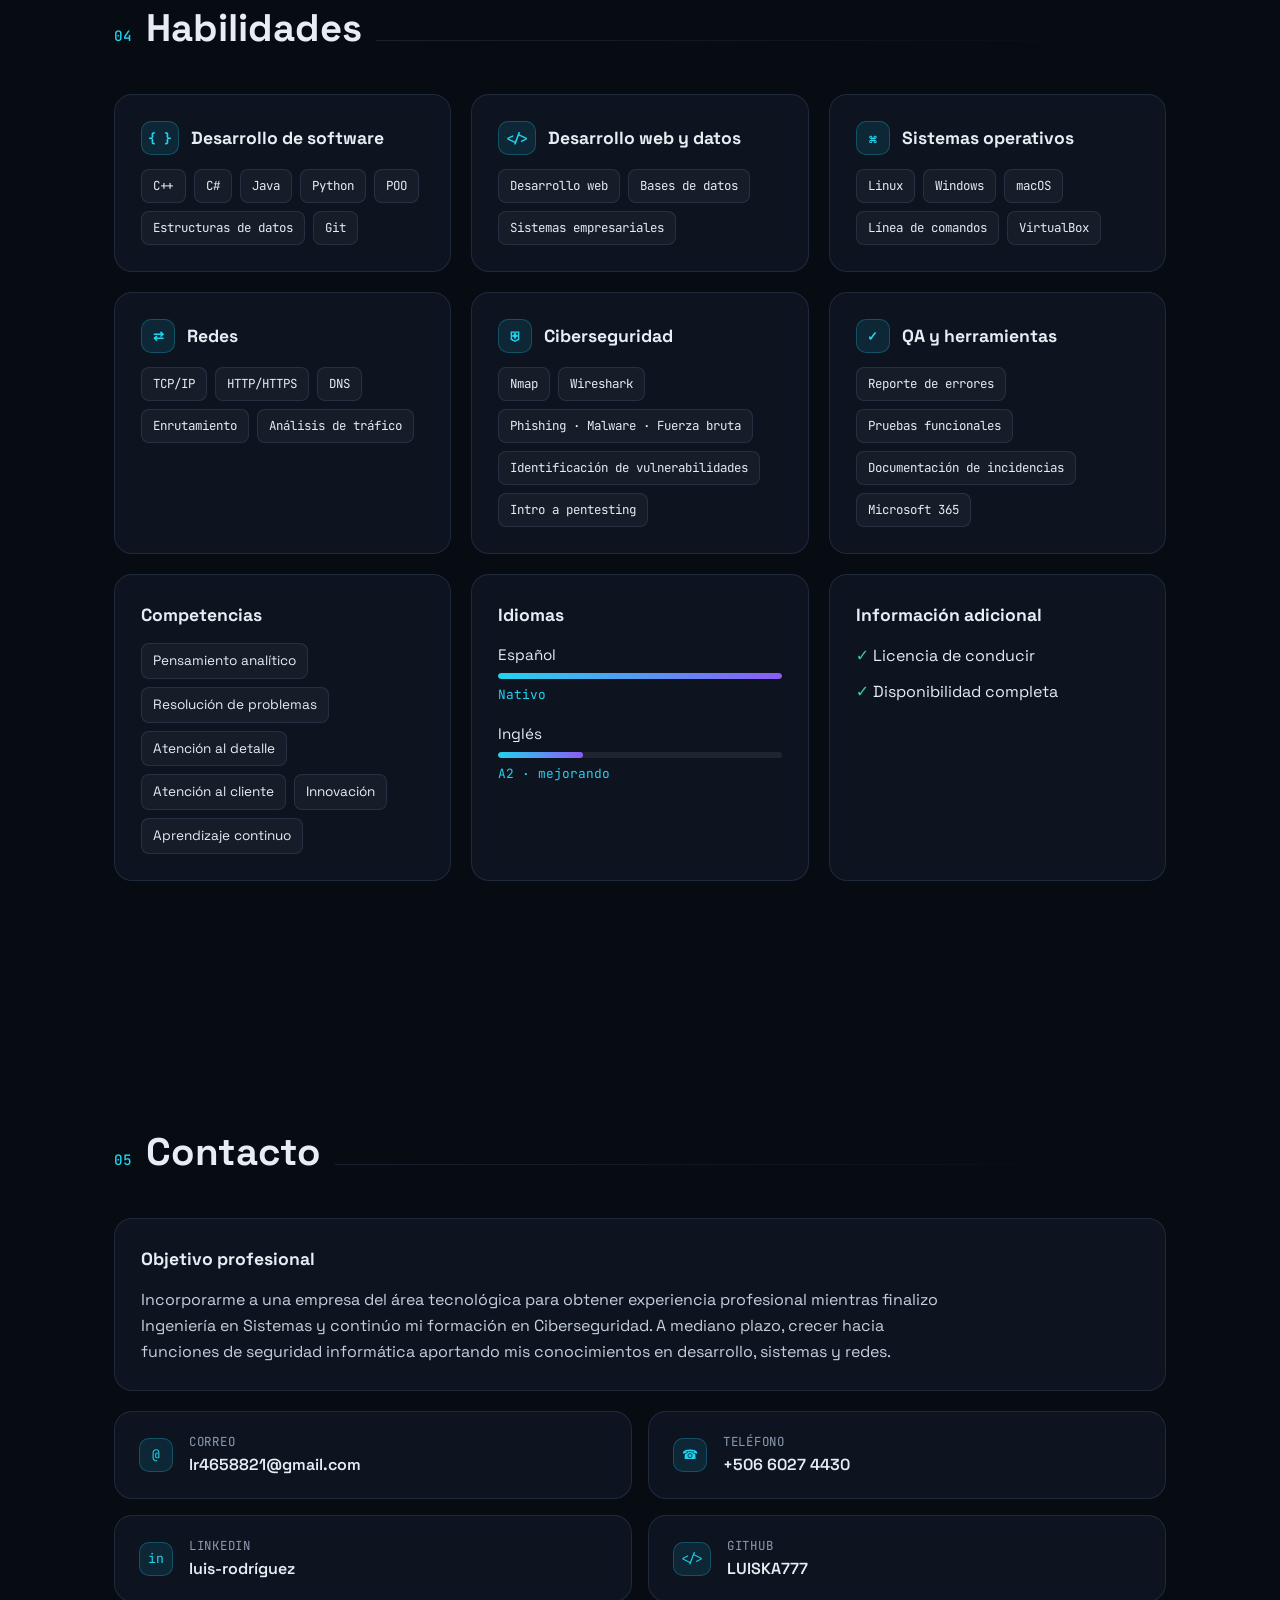
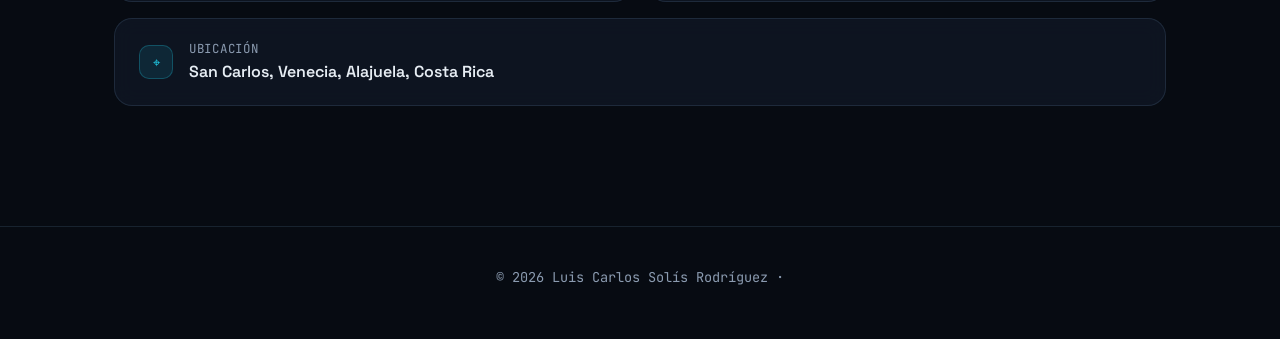
==== commit 46e070bf: "Update image references from foto.jpg to foto.png" ====
--- a/index.html
+++ b/index.html
@@ -9,7 +9,7 @@
   <meta property="og:title" content="Luis Carlos Solís Rodríguez | Sistemas y Ciberseguridad">
   <meta property="og:description" content="Ingeniería en Sistemas + Ciberseguridad. Disponibilidad completa. Costa Rica.">
   <meta property="og:type" content="profile">
-  <meta property="og:image" content="assets/foto.jpg">
+  <meta property="og:image" content="assets/foto.png">
   <link rel="icon" href="data:image/svg+xml,%3Csvg xmlns='http://www.w3.org/2000/svg' viewBox='0 0 100 100'%3E%3Crect width='100' height='100' rx='22' fill='%23070b12'/%3E%3Ctext x='50' y='66' font-size='46' text-anchor='middle' fill='%2322d3ee' font-family='monospace' font-weight='700'%3E%26gt;_%3C/text%3E%3C/svg%3E">
   <link rel="preconnect" href="https://fonts.googleapis.com">
   <link rel="preconnect" href="https://fonts.gstatic.com" crossorigin>
@@ -49,7 +49,7 @@
       </div>
       <div class="hero-photo reveal">
         <div class="ring"></div>
-        <img src="assets/foto.jpg" alt="Foto de Luis Carlos Solís Rodríguez" width="640" height="640" fetchpriority="high">
+        <img src="assets/foto.png" alt="Foto de Luis Carlos Solís Rodríguez" width="640" height="640" fetchpriority="high">
         <span class="chip c1">C++ · C# · Java · Python</span>
         <span class="chip c2">Nmap · Wireshark</span>
         <span class="chip c3">Linux · Windows · macOS</span>
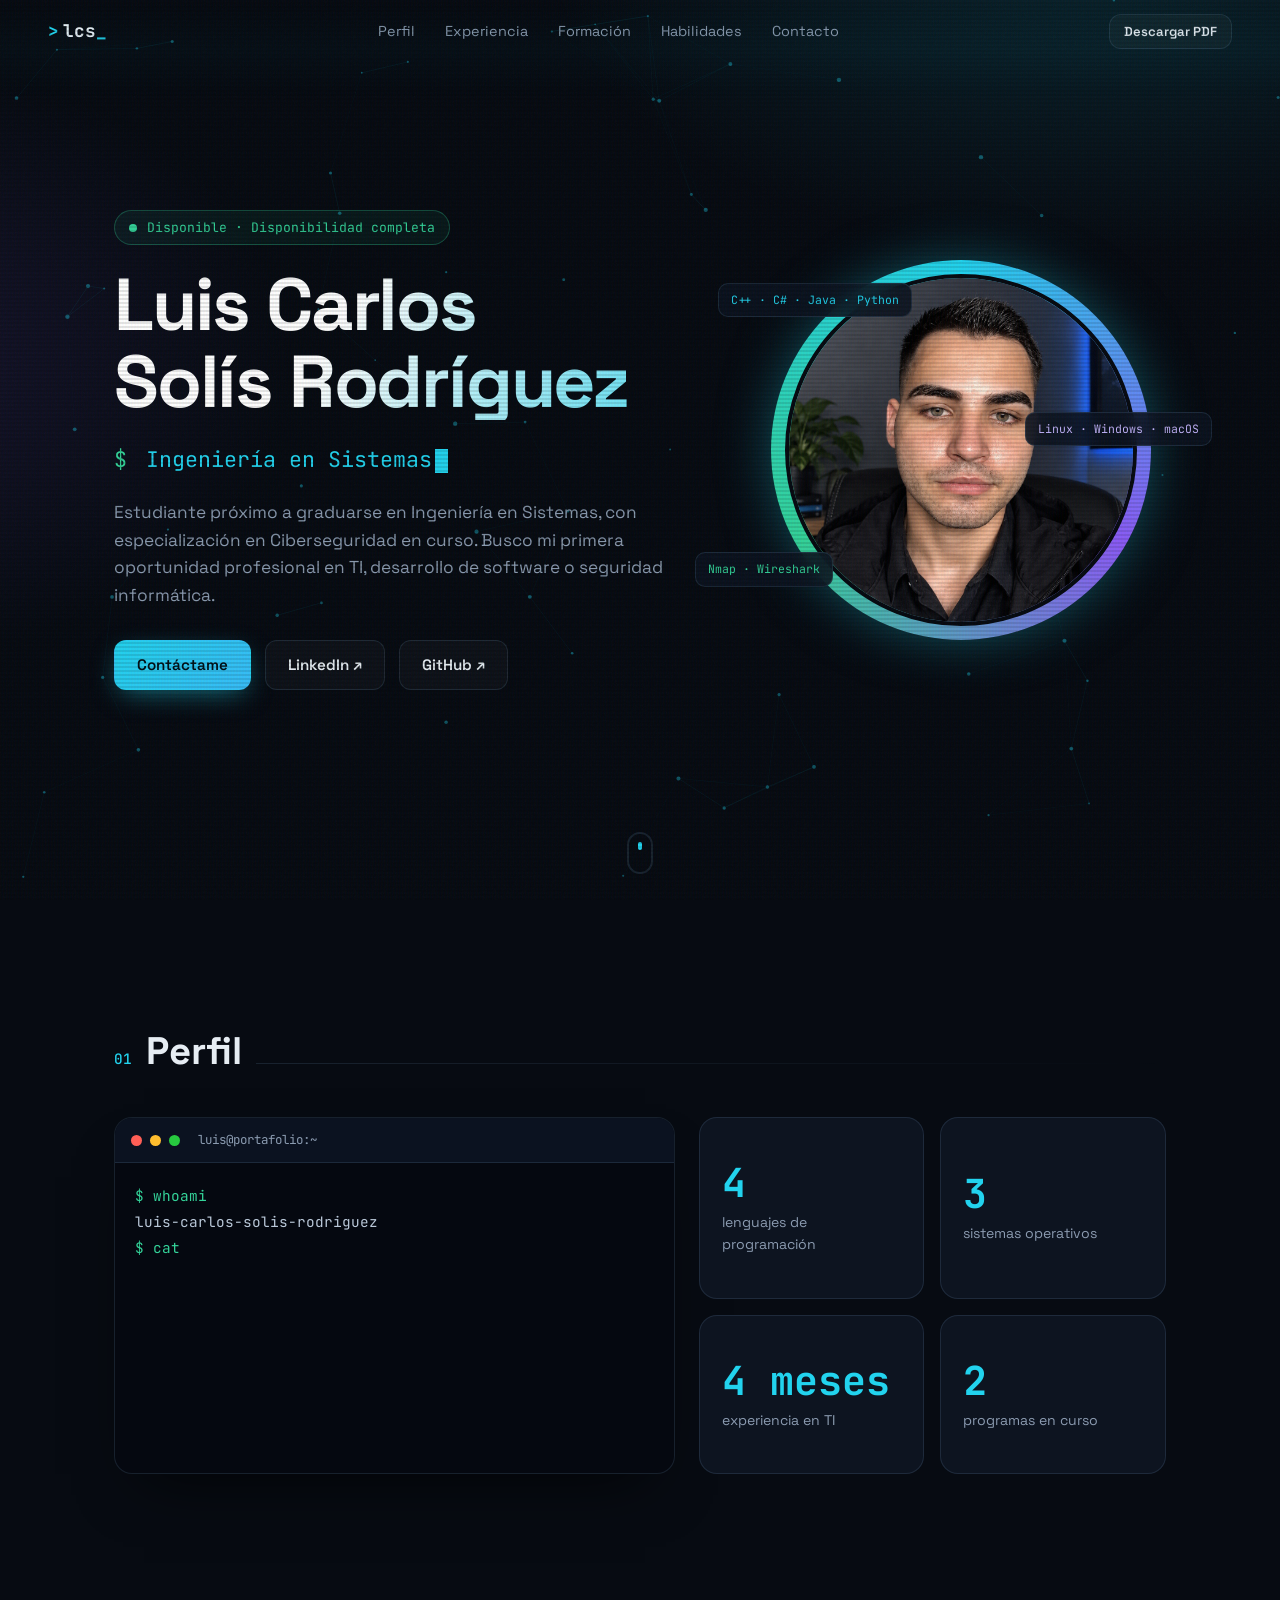
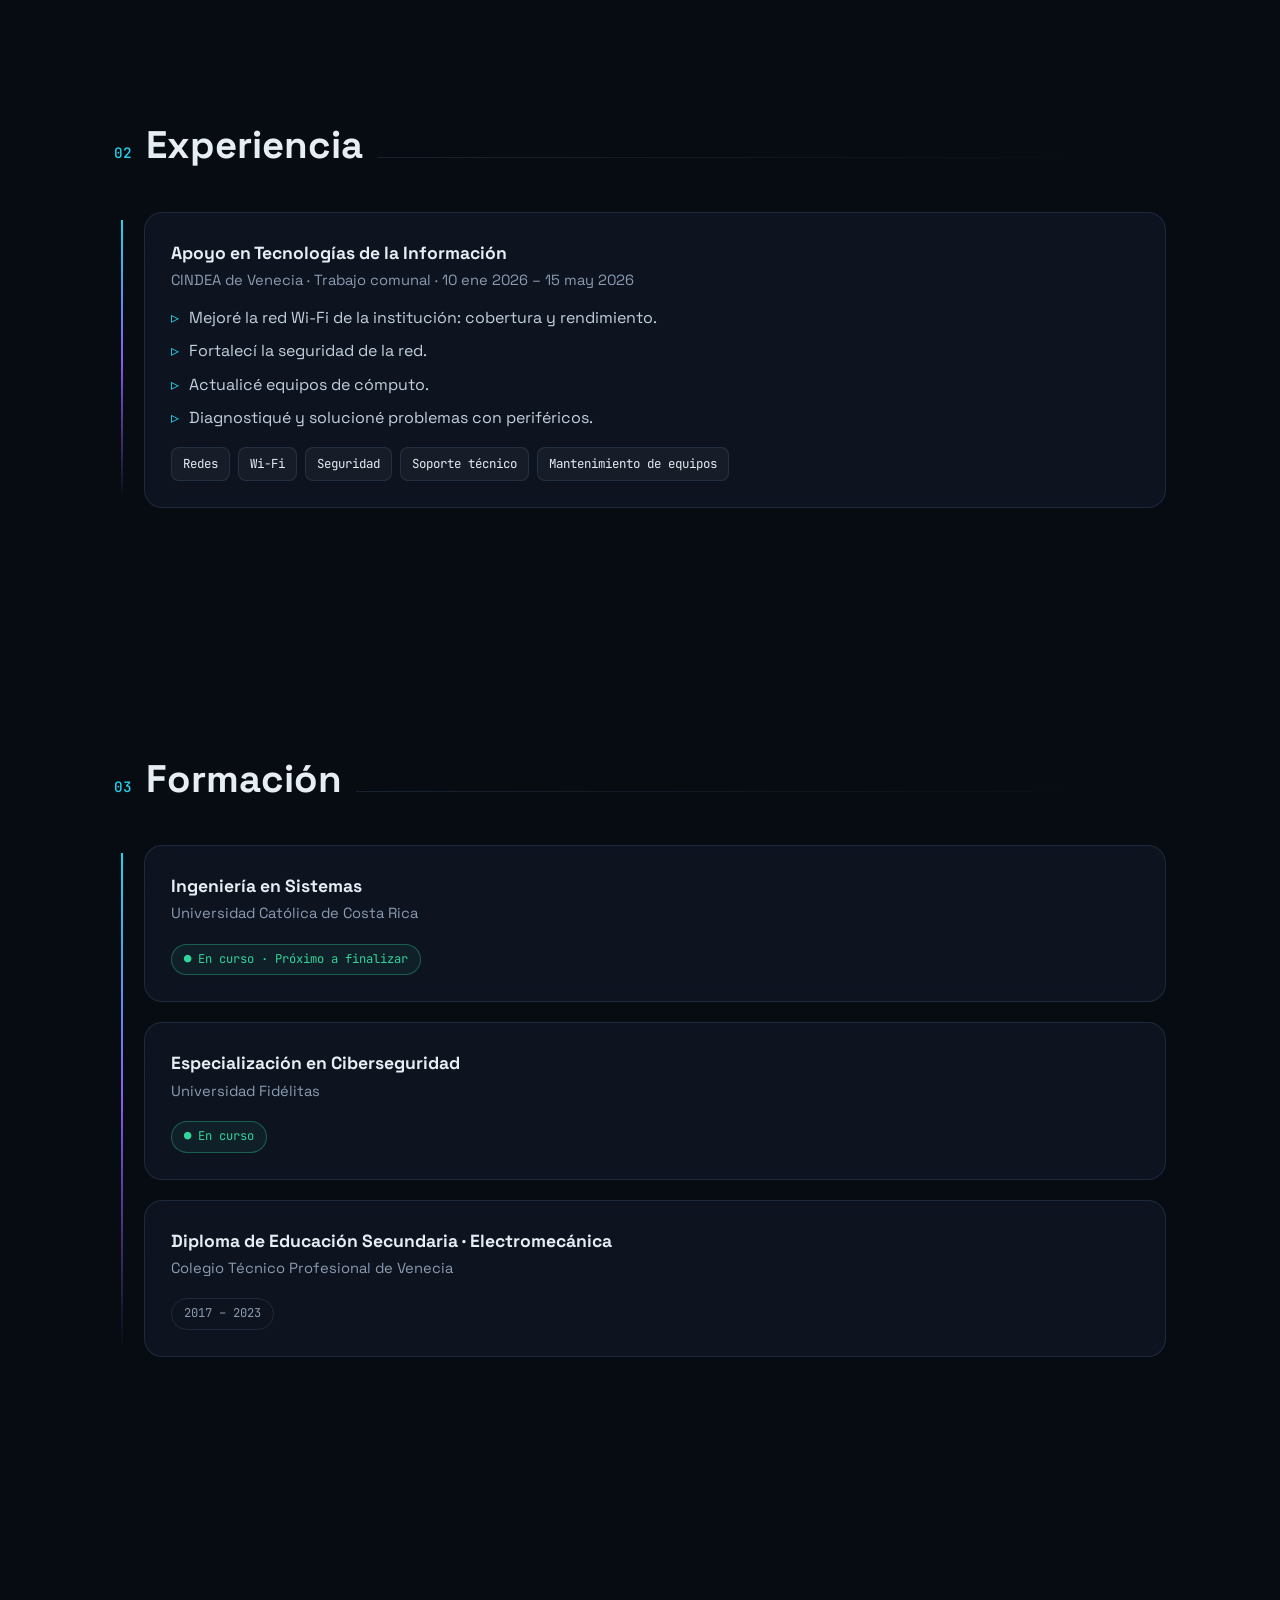
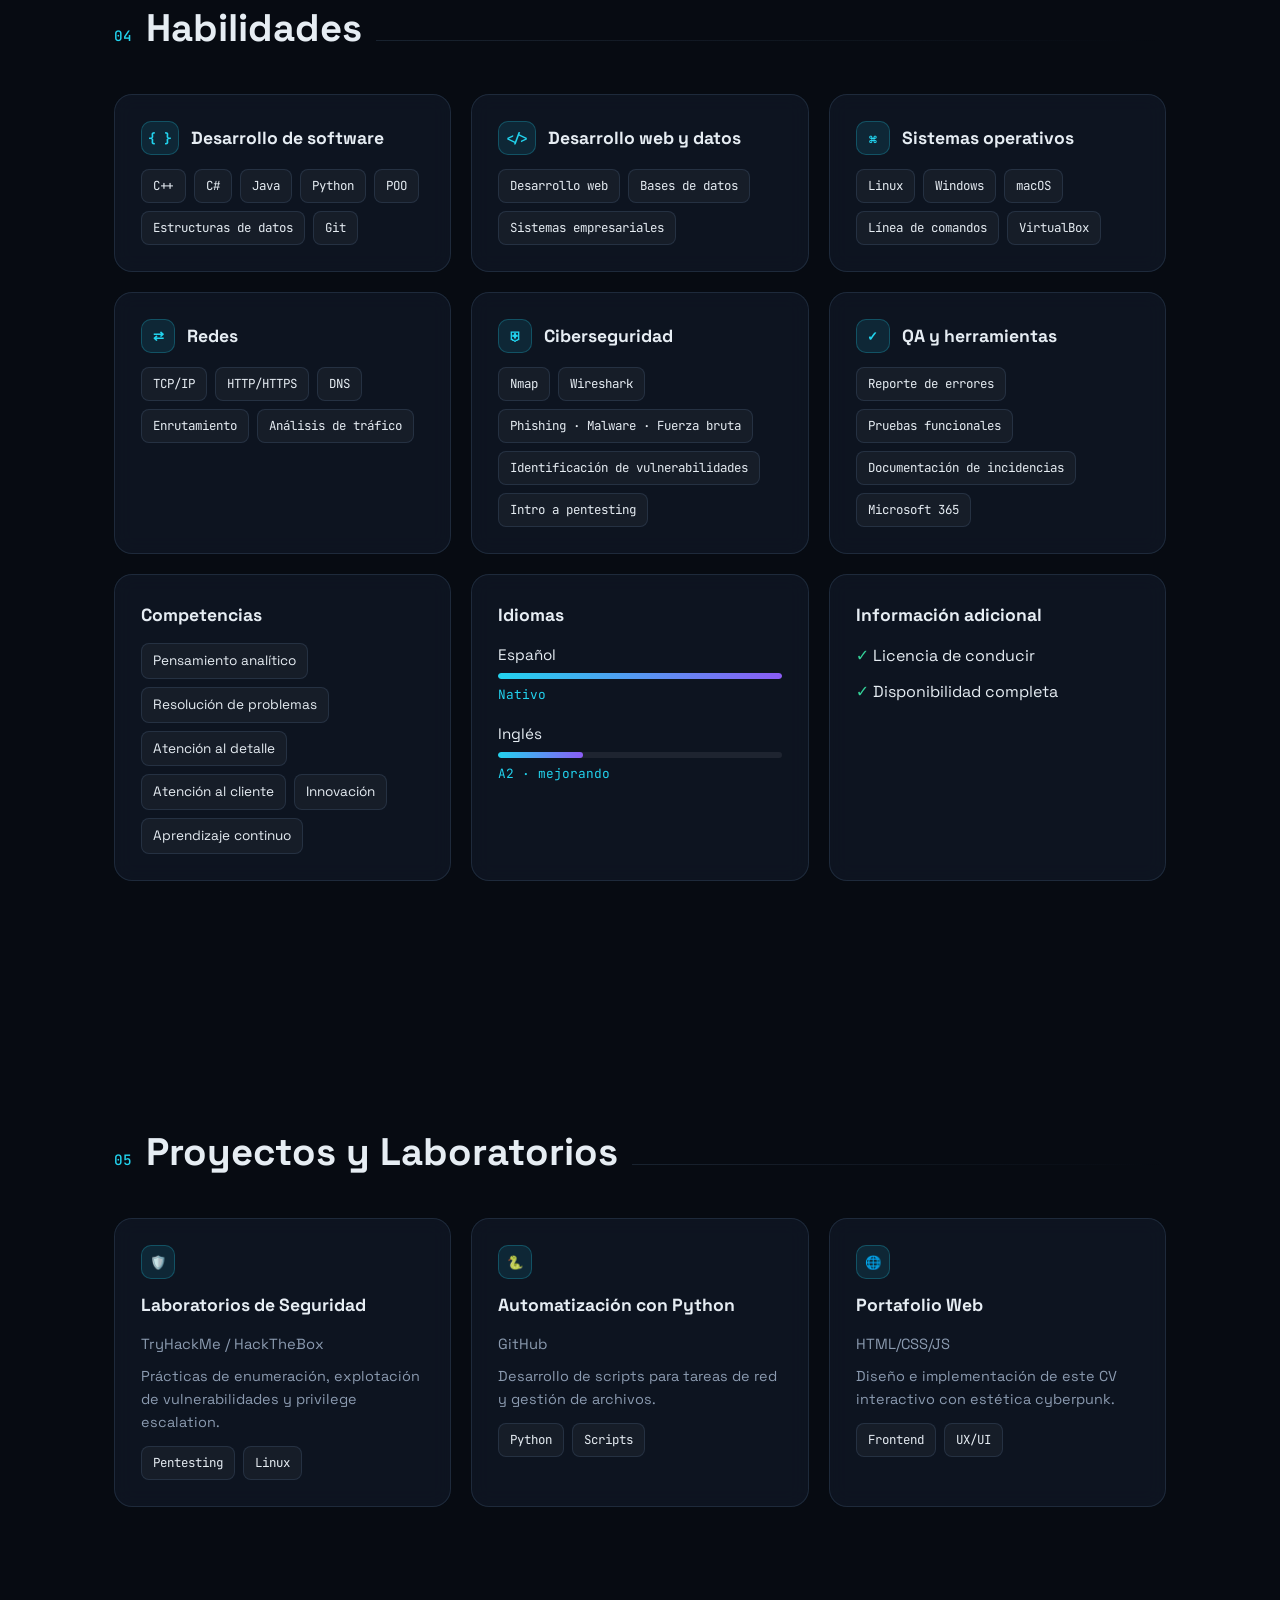
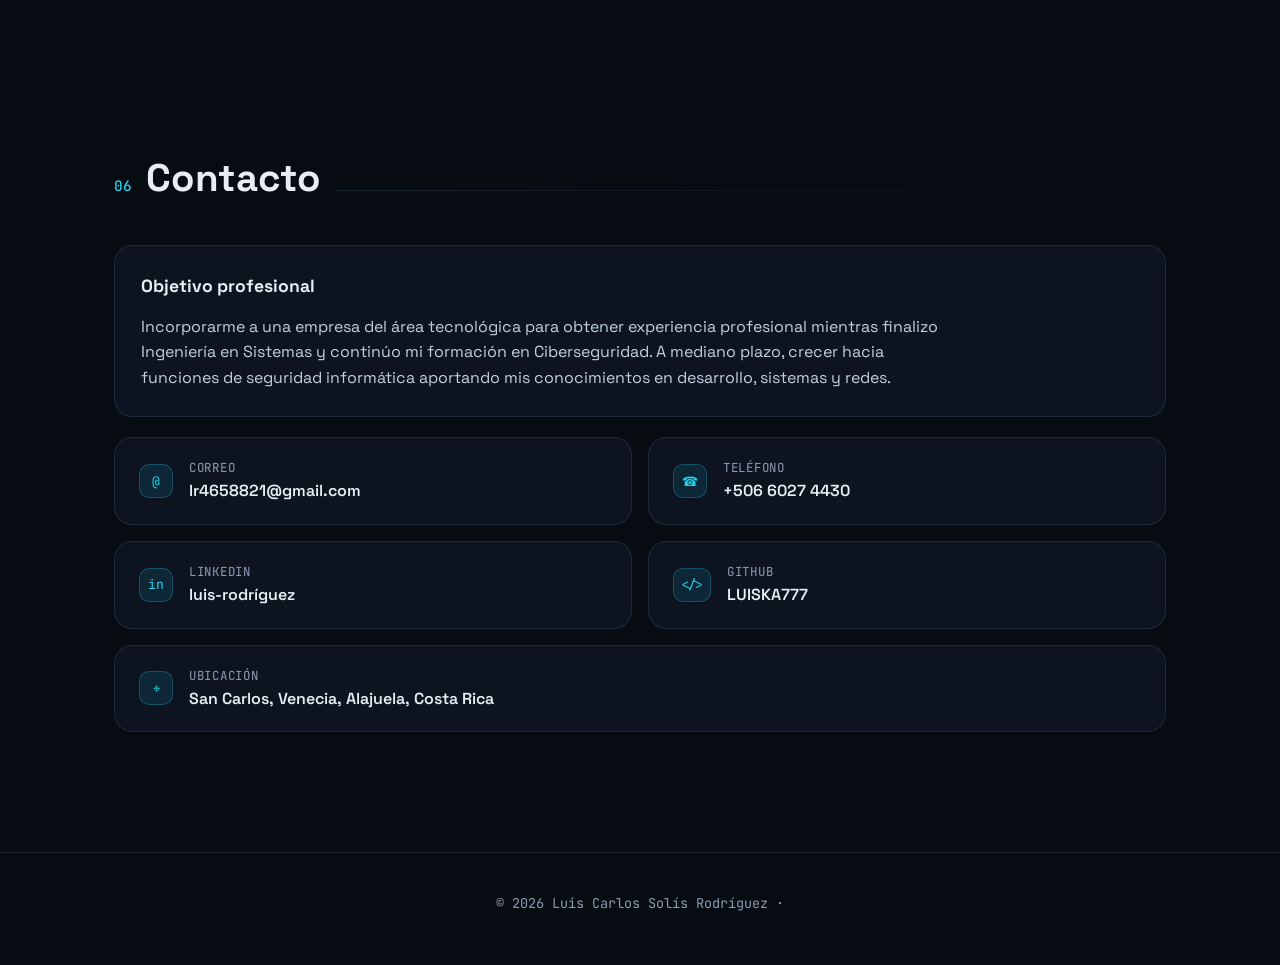
==== commit 9cc56e28: "Add projects section and scanline effect to CV" ====
--- a/index.html
+++ b/index.html
@@ -18,6 +18,7 @@
 </head>
 <body>
   <div class="progress" id="progress"></div>
+  <div class="scanline"></div>
   <canvas id="net" aria-hidden="true"></canvas>
   <div class="grain" aria-hidden="true"></div>
 
@@ -189,9 +190,37 @@
       </div>
     </section>
 
+    <!-- PROYECTOS -->
+    <section id="proyectos">
+      <h2 class="title reveal"><span>05</span> Proyectos y Laboratorios</h2>
+      <div class="grid-3">
+        <div class="card reveal">
+          <div class="ico" style="margin-bottom:12px">🛡️</div>
+          <h3>Laboratorios de Seguridad</h3>
+          <p class="meta">TryHackMe / HackTheBox</p>
+          <p style="font-size:.9rem; color:var(--muted); margin-top:8px">Prácticas de enumeración, explotación de vulnerabilidades y privilege escalation.</p>
+          <div class="chips" style="margin-top:12px"><span>Pentesting</span><span>Linux</span></div>
+        </div>
+        <div class="card reveal">
+          <div class="ico" style="margin-bottom:12px">🐍</div>
+          <h3>Automatización con Python</h3>
+          <p class="meta">GitHub</p>
+          <p style="font-size:.9rem; color:var(--muted); margin-top:8px">Desarrollo de scripts para tareas de red y gestión de archivos.</p>
+          <div class="chips" style="margin-top:12px"><span>Python</span><span>Scripts</span></div>
+        </div>
+        <div class="card reveal">
+          <div class="ico" style="margin-bottom:12px">🌐</div>
+          <h3>Portafolio Web</h3>
+          <p class="meta">HTML/CSS/JS</p>
+          <p style="font-size:.9rem; color:var(--muted); margin-top:8px">Diseño e implementación de este CV interactivo con estética cyberpunk.</p>
+          <div class="chips" style="margin-top:12px"><span>Frontend</span><span>UX/UI</span></div>
+        </div>
+      </div>
+    </section>
+
     <!-- OBJETIVO + CONTACTO -->
     <section id="contacto">
-      <h2 class="title reveal"><span>05</span> Contacto</h2>
+      <h2 class="title reveal"><span>06</span> Contacto</h2>
       <div class="card goal reveal">
         <h3>Objetivo profesional</h3>
         <p>Incorporarme a una empresa del área tecnológica para obtener experiencia profesional mientras finalizo Ingeniería en Sistemas y continúo mi formación en Ciberseguridad. A mediano plazo, crecer hacia funciones de seguridad informática aportando mis conocimientos en desarrollo, sistemas y redes.</p>
--- a/style.css
+++ b/style.css
@@ -11,6 +11,16 @@
 body::before{content:"";position:fixed;inset:0;z-index:-2;
   background:radial-gradient(900px 500px at 85% -5%,rgba(34,211,238,.13),transparent 60%),
              radial-gradient(700px 500px at -10% 40%,rgba(139,92,246,.12),transparent 60%),var(--bg)}
+
+/* SCANLINE EFFECT */
+body::after{content:"";position:fixed;inset:0;z-index:100;pointer-events:none;
+  background:linear-gradient(rgba(18,16,16,0) 50%,rgba(0,0,0,0.1) 50%),linear-gradient(90deg,rgba(255,0,0,0.03),rgba(0,255,0,0.01),rgba(0,0,255,0.03));
+  background-size:100% 4px,3px 100%;}
+
+.scanline{position:fixed;top:0;left:0;width:100%;height:100px;z-index:101;pointer-events:none;
+  background:linear-gradient(0deg,transparent 0%,rgba(34,211,238,0.05) 50%,transparent 100%);
+  animation:scan 8s linear infinite;opacity:0.5}
+
 #net{position:fixed;inset:0;width:100%;height:100%;z-index:-1;opacity:.55}
 .grain{position:fixed;inset:0;z-index:50;pointer-events:none;opacity:.035;
   background-image:url("data:image/svg+xml,%3Csvg xmlns='http://www.w3.org/2000/svg' width='140' height='140'%3E%3Cfilter id='n'%3E%3CfeTurbulence baseFrequency='.9' numOctaves='2'/%3E%3C/filter%3E%3Crect width='100%25' height='100%25' filter='url(%23n)'/%3E%3C/svg%3E")}
@@ -70,9 +80,9 @@
 .scroll span{position:absolute;top:8px;left:50%;width:4px;height:8px;margin-left:-2px;border-radius:2px;background:var(--cyan);animation:wheel 1.8s infinite}
 
 /* CARDS */
-.card{position:relative;background:var(--card);border:1px solid var(--line);border-radius:var(--r);padding:26px;backdrop-filter:blur(10px);-webkit-backdrop-filter:blur(10px);overflow:hidden;transition:border-color .3s,transform .3s}
+.card{position:relative;background:var(--card);border:1px solid var(--line);border-radius:var(--r);padding:26px;backdrop-filter:blur(10px);-webkit-backdrop-filter:blur(10px);overflow:hidden;transition:border-color .3s,transform .3s,box-shadow .3s}
 .card::before{content:"";position:absolute;inset:0;background:radial-gradient(380px circle at var(--mx,50%) var(--my,0%),rgba(34,211,238,.13),transparent 45%);opacity:0;transition:opacity .3s;pointer-events:none}
-.card:hover{border-color:rgba(34,211,238,.4);transform:translateY(-3px)}
+.card:hover{border-color:rgba(34,211,238,.4);transform:translateY(-3px);box-shadow:0 0 20px rgba(34,211,238,0.15)}
 .card:hover::before{opacity:1}
 .card h3{font-size:1.1rem;margin-bottom:14px}
 .meta{color:var(--muted);font-size:.92rem}
@@ -147,6 +157,7 @@
 @keyframes float{50%{transform:translateY(-10px)}}
 @keyframes pulse{70%{box-shadow:0 0 0 10px rgba(52,211,153,0)}100%{box-shadow:0 0 0 0 rgba(52,211,153,0)}}
 @keyframes wheel{0%{opacity:0;transform:translateY(0)}30%{opacity:1}100%{opacity:0;transform:translateY(16px)}}
+@keyframes scan{from{top:-100px}to{top:100%}}
 
 /* RESPONSIVE */
 @media(max-width:900px){
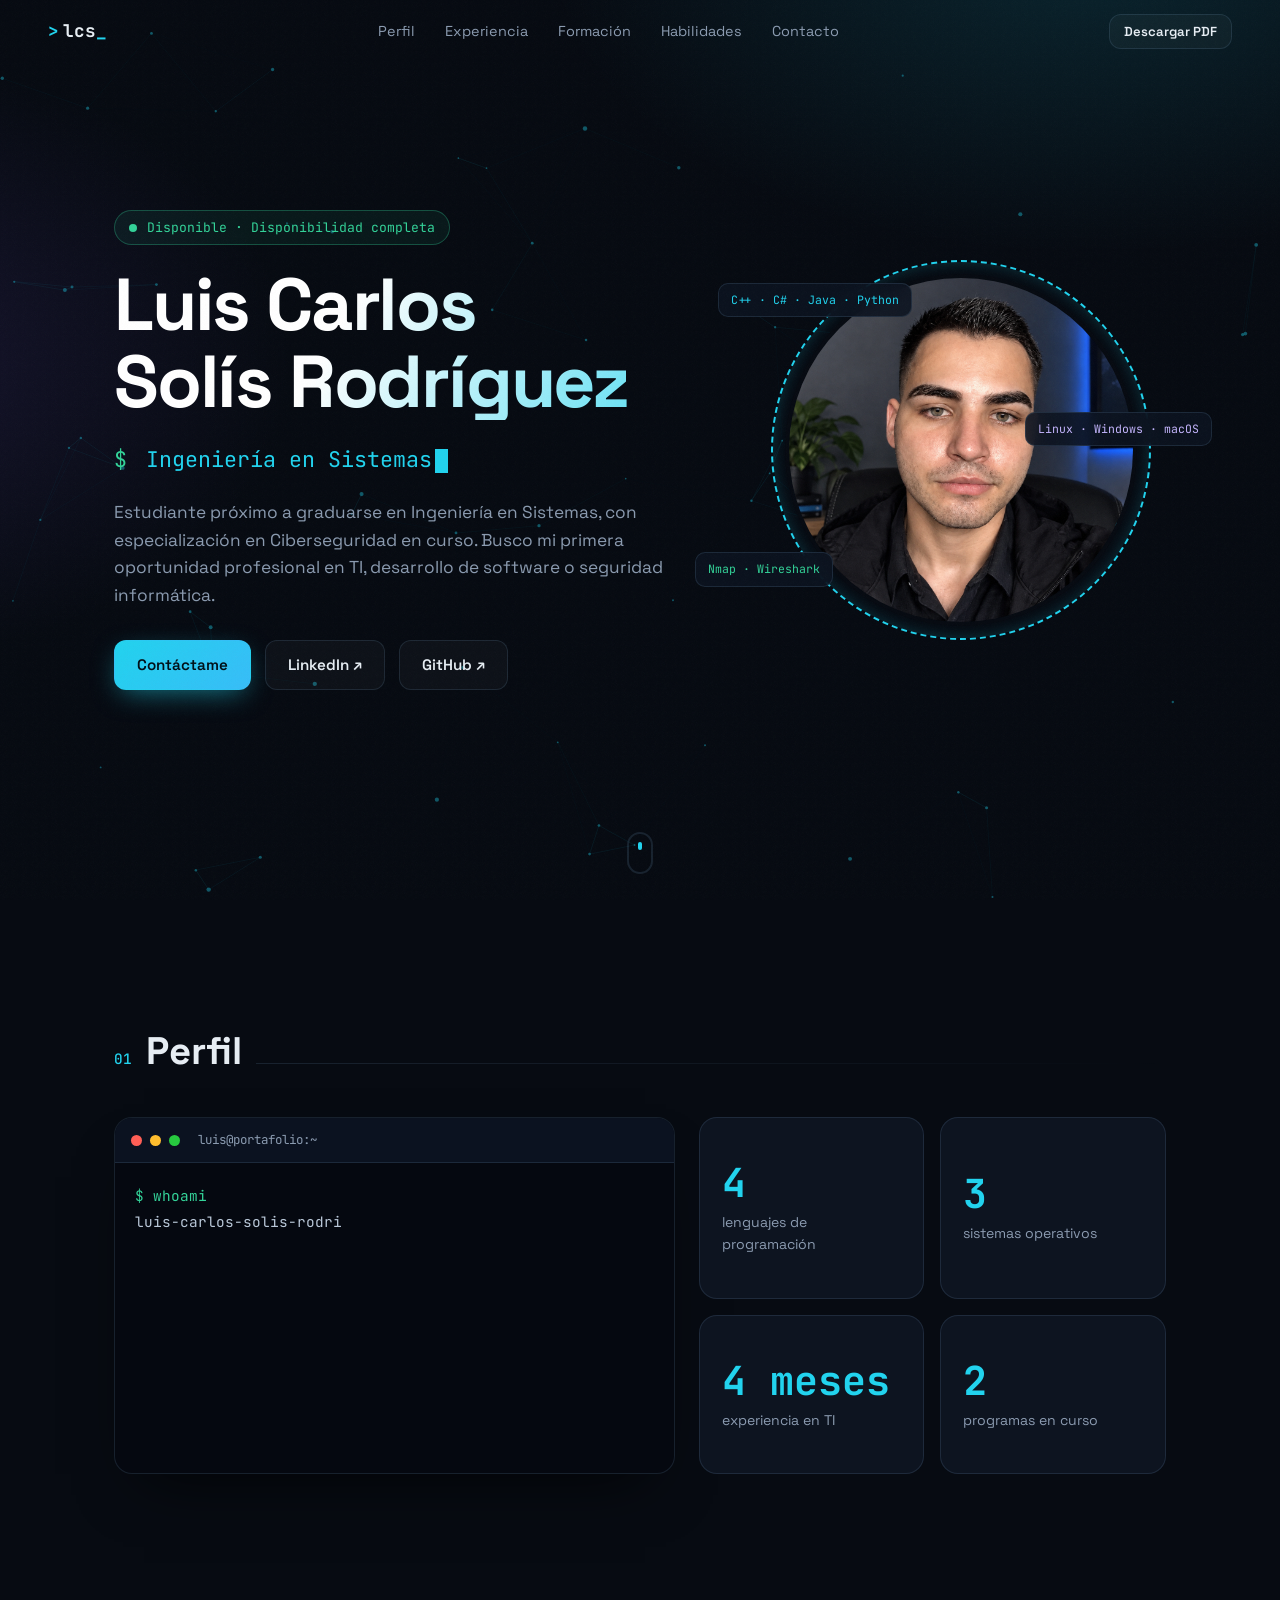
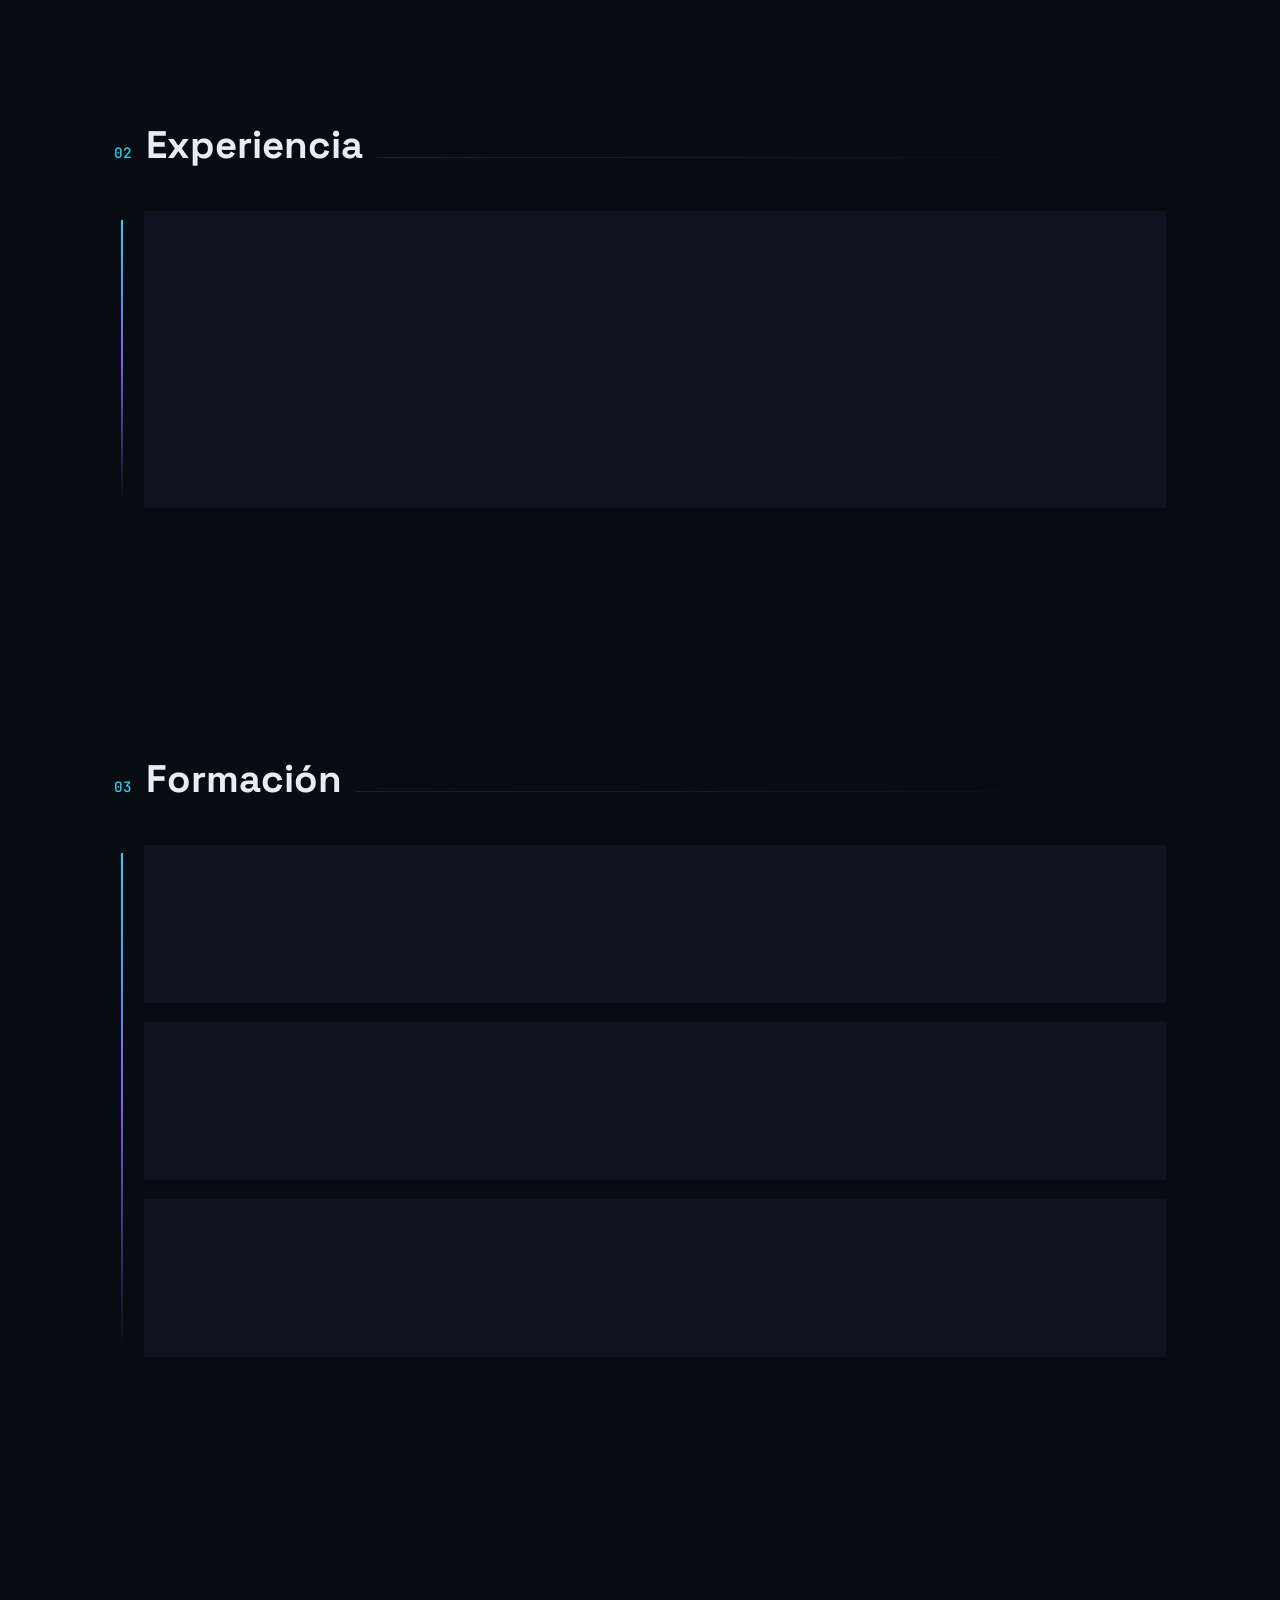
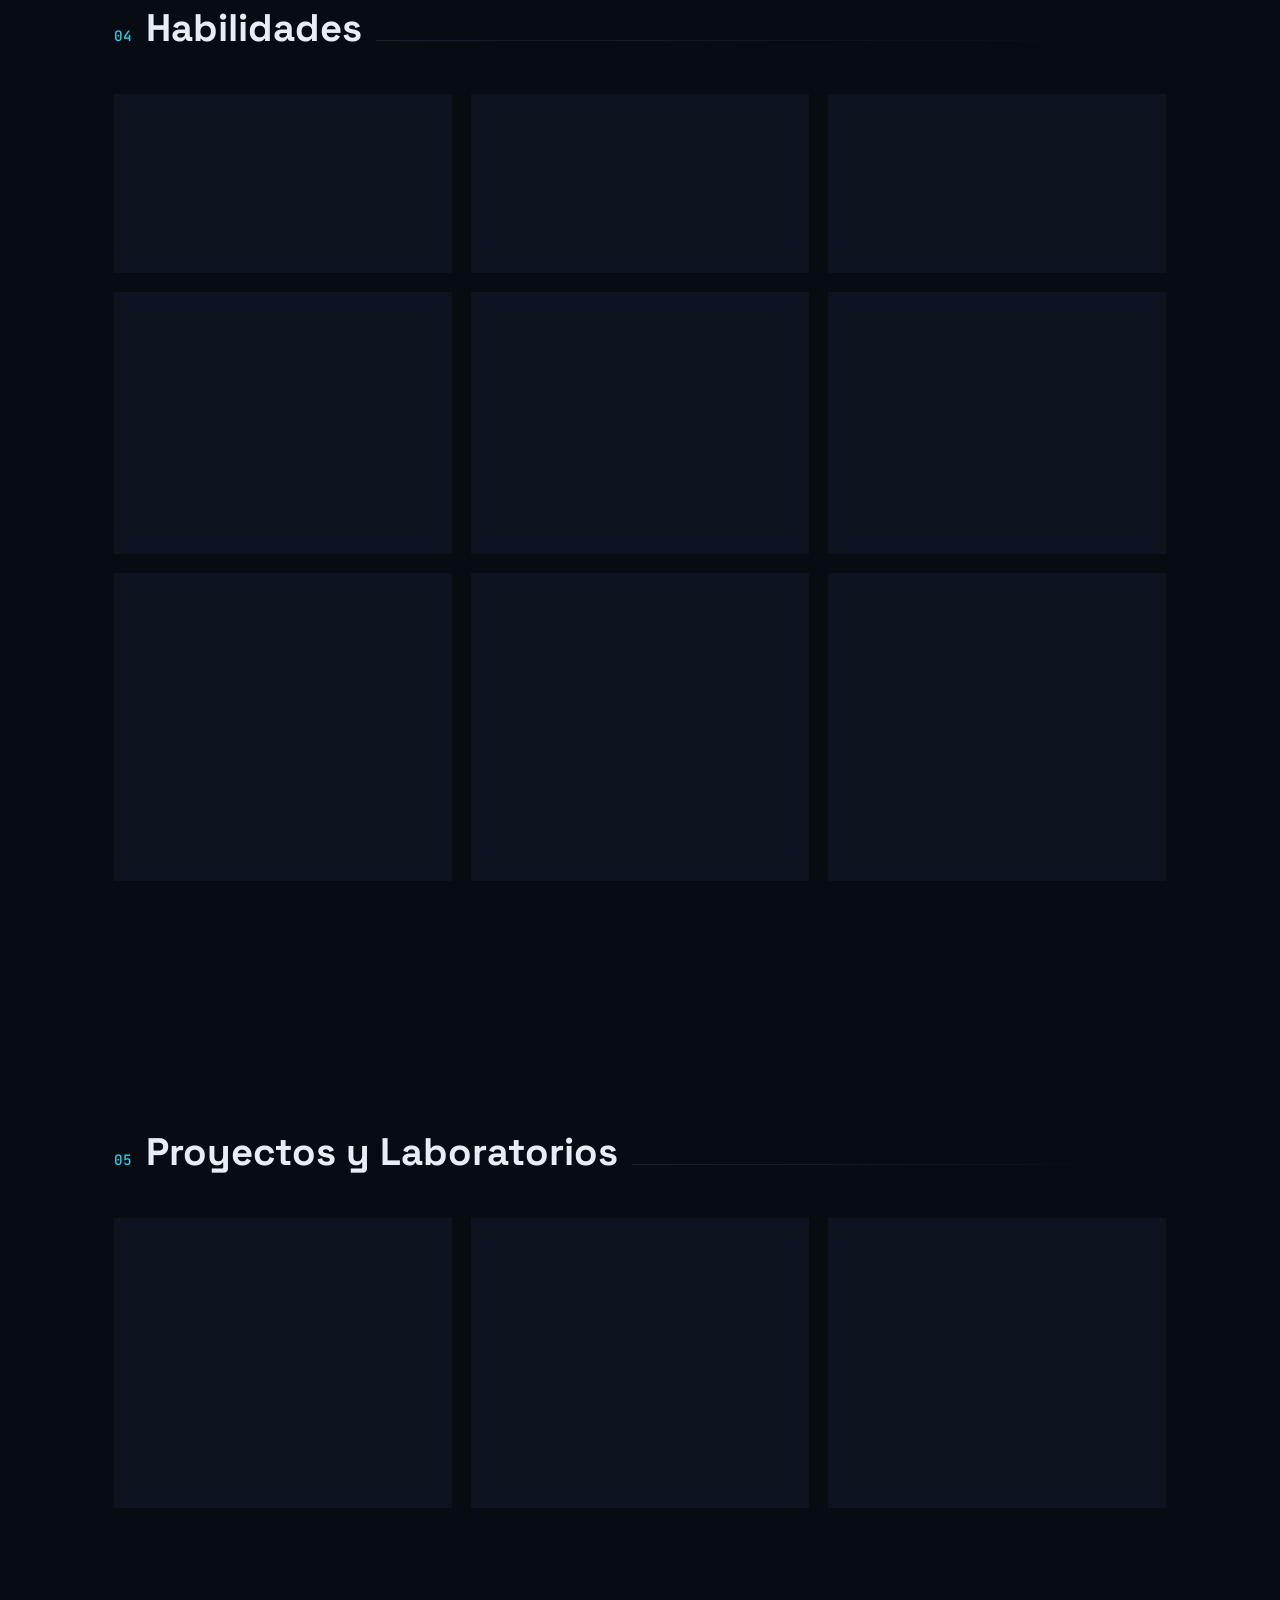
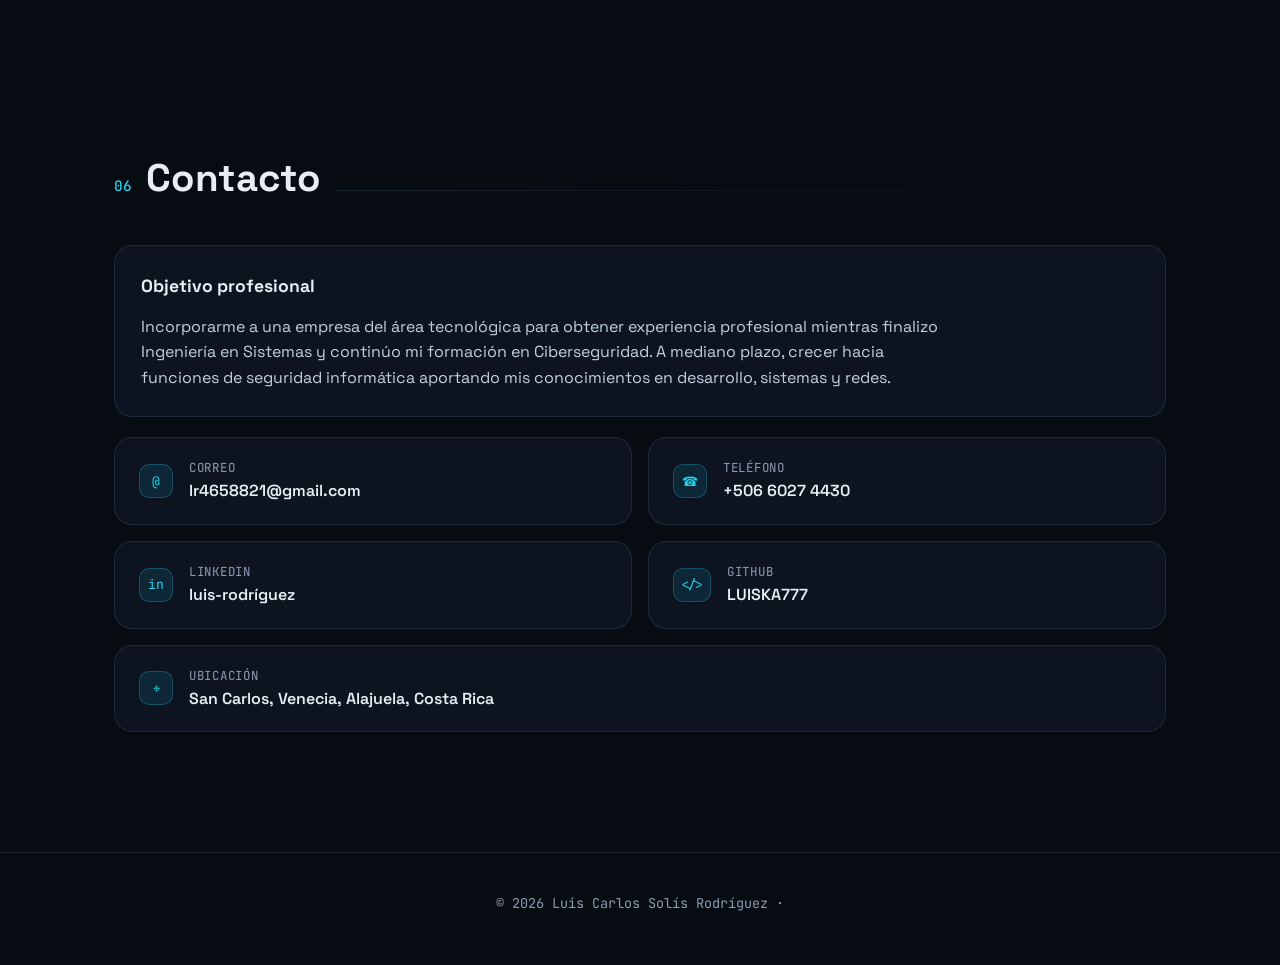
==== commit 3c11d706: "Remove scanline effect from CV styling" ====
--- a/index.html
+++ b/index.html
@@ -18,7 +18,6 @@
 </head>
 <body>
   <div class="progress" id="progress"></div>
-  <div class="scanline"></div>
   <canvas id="net" aria-hidden="true"></canvas>
   <div class="grain" aria-hidden="true"></div>
 
--- a/style.css
+++ b/style.css
@@ -11,16 +11,6 @@
 body::before{content:"";position:fixed;inset:0;z-index:-2;
   background:radial-gradient(900px 500px at 85% -5%,rgba(34,211,238,.13),transparent 60%),
              radial-gradient(700px 500px at -10% 40%,rgba(139,92,246,.12),transparent 60%),var(--bg)}
-
-/* SCANLINE EFFECT */
-body::after{content:"";position:fixed;inset:0;z-index:100;pointer-events:none;
-  background:linear-gradient(rgba(18,16,16,0) 50%,rgba(0,0,0,0.1) 50%),linear-gradient(90deg,rgba(255,0,0,0.03),rgba(0,255,0,0.01),rgba(0,0,255,0.03));
-  background-size:100% 4px,3px 100%;}
-
-.scanline{position:fixed;top:0;left:0;width:100%;height:100px;z-index:101;pointer-events:none;
-  background:linear-gradient(0deg,transparent 0%,rgba(34,211,238,0.05) 50%,transparent 100%);
-  animation:scan 8s linear infinite;opacity:0.5}
-
 #net{position:fixed;inset:0;width:100%;height:100%;z-index:-1;opacity:.55}
 .grain{position:fixed;inset:0;z-index:50;pointer-events:none;opacity:.035;
   background-image:url("data:image/svg+xml,%3Csvg xmlns='http://www.w3.org/2000/svg' width='140' height='140'%3E%3Cfilter id='n'%3E%3CfeTurbulence baseFrequency='.9' numOctaves='2'/%3E%3C/filter%3E%3Crect width='100%25' height='100%25' filter='url(%23n)'/%3E%3C/svg%3E")}
@@ -71,7 +61,7 @@
 
 .hero-photo{position:relative;justify-self:center;width:min(380px,80vw);aspect-ratio:1}
 .hero-photo img{position:absolute;inset:14px;width:calc(100% - 28px);height:calc(100% - 28px);object-fit:cover;object-position:50% 20%;border-radius:50%;border:4px solid var(--bg);z-index:1}
-.ring{position:absolute;inset:0;border-radius:50%;background:conic-gradient(from 0deg,var(--cyan),var(--violet),var(--green),var(--cyan));animation:spin 8s linear infinite;filter:blur(.5px);box-shadow:0 0 60px -10px rgba(34,211,238,.5)}
+.ring{position:absolute;inset:0;border-radius:50%;border:2px dashed var(--cyan);animation:spin 15s linear infinite;box-shadow:inset 0 0 15px rgba(34,211,238,0.2)}
 .chip{position:absolute;z-index:2;font-family:var(--mono);font-size:.72rem;padding:7px 12px;border-radius:10px;background:rgba(13,20,32,.88);border:1px solid var(--line);backdrop-filter:blur(8px);white-space:nowrap;animation:float 6s ease-in-out infinite}
 .c1{top:6%;left:-14%;color:var(--cyan)}
 .c2{bottom:14%;left:-20%;color:var(--green);animation-delay:-2s}
@@ -80,9 +70,9 @@
 .scroll span{position:absolute;top:8px;left:50%;width:4px;height:8px;margin-left:-2px;border-radius:2px;background:var(--cyan);animation:wheel 1.8s infinite}
 
 /* CARDS */
-.card{position:relative;background:var(--card);border:1px solid var(--line);border-radius:var(--r);padding:26px;backdrop-filter:blur(10px);-webkit-backdrop-filter:blur(10px);overflow:hidden;transition:border-color .3s,transform .3s,box-shadow .3s}
+.card{position:relative;background:var(--card);border:1px solid var(--line);border-radius:var(--r);padding:26px;backdrop-filter:blur(10px);-webkit-backdrop-filter:blur(10px);overflow:hidden;transition:border-color .3s,transform .3s}
 .card::before{content:"";position:absolute;inset:0;background:radial-gradient(380px circle at var(--mx,50%) var(--my,0%),rgba(34,211,238,.13),transparent 45%);opacity:0;transition:opacity .3s;pointer-events:none}
-.card:hover{border-color:rgba(34,211,238,.4);transform:translateY(-3px);box-shadow:0 0 20px rgba(34,211,238,0.15)}
+.card:hover{border-color:rgba(34,211,238,.4);transform:translateY(-3px)}
 .card:hover::before{opacity:1}
 .card h3{font-size:1.1rem;margin-bottom:14px}
 .meta{color:var(--muted);font-size:.92rem}
@@ -157,7 +147,6 @@
 @keyframes float{50%{transform:translateY(-10px)}}
 @keyframes pulse{70%{box-shadow:0 0 0 10px rgba(52,211,153,0)}100%{box-shadow:0 0 0 0 rgba(52,211,153,0)}}
 @keyframes wheel{0%{opacity:0;transform:translateY(0)}30%{opacity:1}100%{opacity:0;transform:translateY(16px)}}
-@keyframes scan{from{top:-100px}to{top:100%}}
 
 /* RESPONSIVE */
 @media(max-width:900px){
